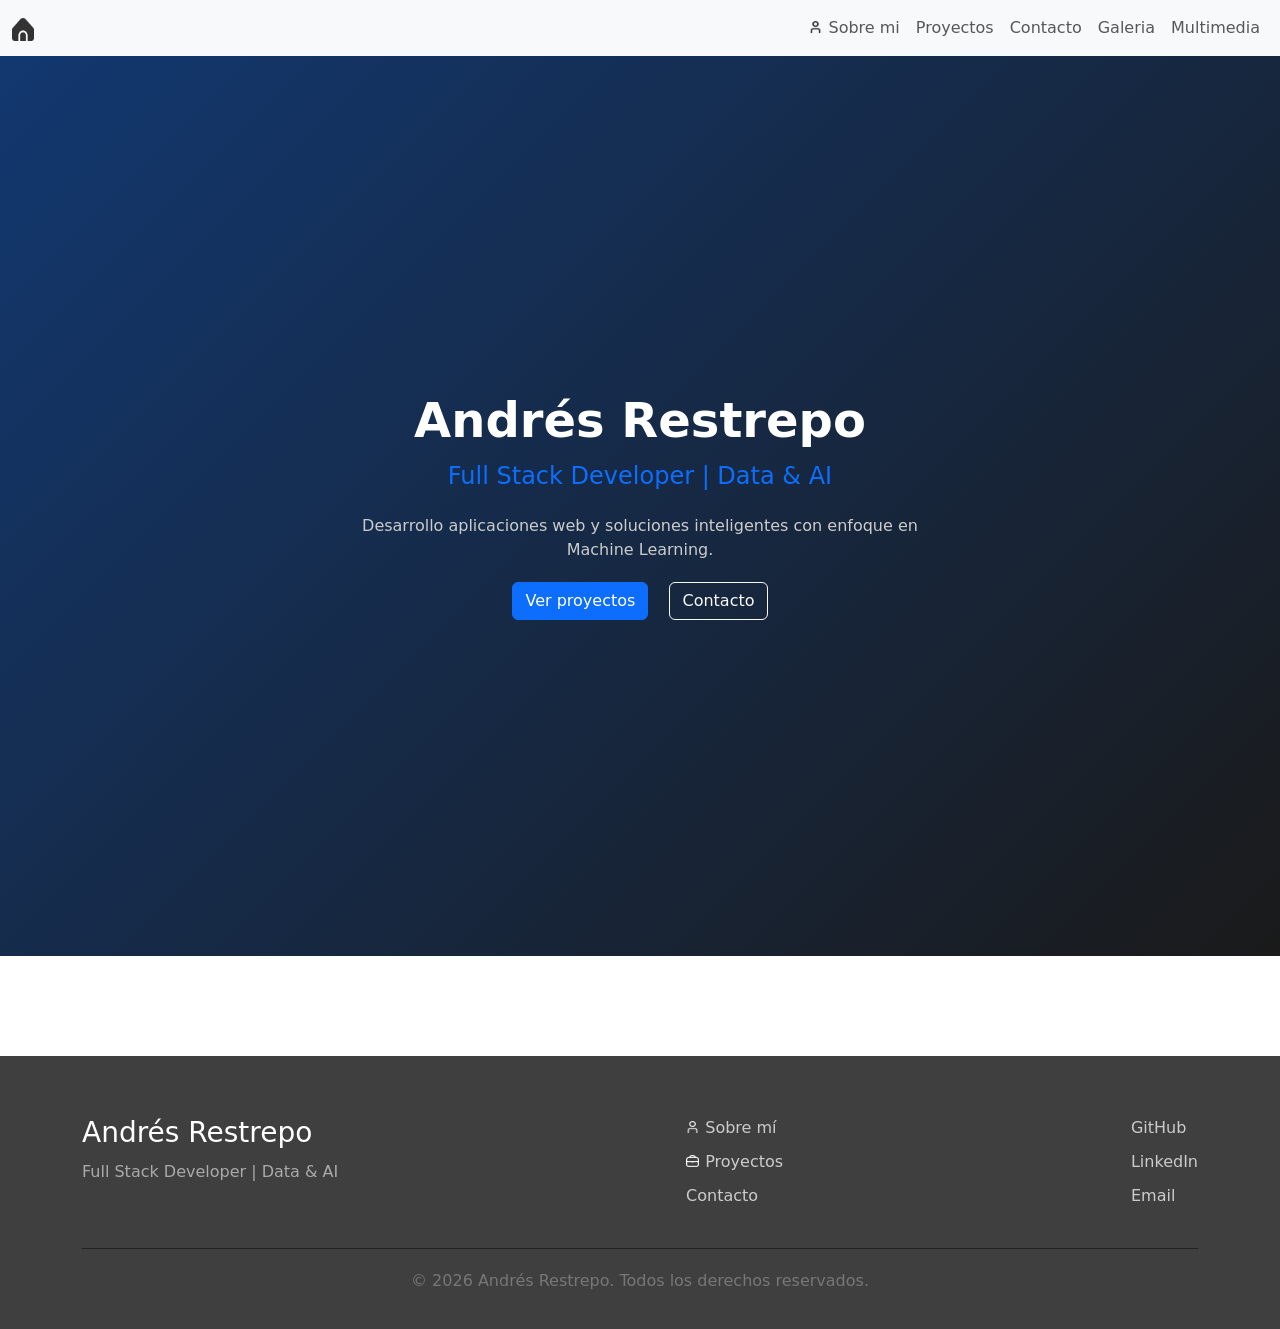
==== Desarrollo de aplicaciones web/Taller 1 - Conocimiento/Portafolio/index.html @ 7574b055 "updates" ====
<!doctype html>
<html class="no-js" lang="">

<head>
  <meta charset="utf-8">
  <meta name="viewport" content="width=device-width, initial-scale=1">
  <title>Andres Restrepo | Portafolio </title>
  <link href="https://cdn.jsdelivr.net/npm/bootstrap@5.0.2/dist/css/bootstrap.min.css" rel="stylesheet"
        integrity="sha384-EVSTQN3/azprG1Anm3QDgpJLIm9Nao0Yz1ztcQTwFspd3yD65VohhpuuCOmLASjC" crossorigin="anonymous">
  <link rel="stylesheet" href="css/style.css">
  <meta name="description" content="Fullstack Developer | IA & Machinelearning">


  <link rel="icon" href="/favicon.ico" sizes="any">
  <link rel="icon" href="/icon.svg" type="image/svg+xml">
  <link rel="apple-touch-icon" href="icon.png">

  <link rel="manifest" href="site.webmanifest">
  <meta name="theme-color" content="#fafafa">
</head>
<body>
<nav class="navbar navbar-expand-lg navbar-light bg-light custom-navbar">
  <div class="container-fluid">
    <a class="navbar-brand" href="#"><img class="navbar-brand__icon" src="assets/icons/navbar-icon__home.png"></a>
    <button class="navbar-toggler" type="button" data-bs-toggle="collapse" data-bs-target="#navbarNavAltMarkup"
            aria-controls="navbarNavAltMarkup" aria-expanded="false" aria-label="Toggle navigation">
      <span class="navbar-toggler-icon"></span>
    </button>
    <div class="collapse navbar-collapse justify-content-end" id="navbarNavAltMarkup">
      <div class="navbar-nav">
        <a class="nav-link" href="#"><img class="navbar-icon sobremi" src="assets/icons/navbar-icon__sobremi.png">Sobre mi </a>
        <a class="nav-link" href="#">Proyectos</a>
        <a class="nav-link" href="#">Contacto</a>
        <a class="nav-link" href="#">Galeria</a>
        <a class="nav-link" href="#">Multimedia</a>
      </div>
    </div>
  </div>
</nav>

<section class="hero d-flex align-items-center">
  <div class="container text-center">

    <h1 class="hero-title">Andrés Restrepo</h1>

    <p class="hero-subtitle">
      Full Stack Developer | Data & AI
    </p>

    <p class="hero-description">
      Desarrollo aplicaciones web y soluciones inteligentes con enfoque en Machine Learning.
    </p>

    <div class="hero-buttons">
      <a href="#projects" class="btn btn-primary me-3">Ver proyectos</a>
      <a href="#contact" class="btn btn-outline-light">Contacto</a>
    </div>
  </div>
</section>
<footer class="footer">
  <div class="container">

    <div class="footer-content">

      <!-- Marca -->
      <div class="footer-brand">
        <h3>Andrés Restrepo</h3>
        <p>Full Stack Developer | Data & AI</p>
      </div>

      <!-- Links -->
      <div class="footer-links">
        <a href="#about"><img class="footer-icon sobremi-footer" src="./assets/icons/navbar-icon__sobremi-footer.png">Sobre mí</a>
        <a href="#projects"><img class="footer-icon proyectos-footer" src="./assets/icons/navbar-icon__proyectos-footer.png">Proyectos</a>
        <a href="#contact">Contacto</a>
      </div>

      <!-- Redes -->
      <div class="footer-social">
        <a href="#">GitHub</a>
        <a href="#">LinkedIn</a>
        <a href="#">Email</a>
      </div>

    </div>

    <!-- Línea inferior -->
    <div class="footer-bottom">
      <p>© 2026 Andrés Restrepo. Todos los derechos reservados.</p>
    </div>

  </div>
</footer>
<script src="js/app.js"></script>
</body>

</html>
---- Desarrollo de aplicaciones web/Taller 1 - Conocimiento/Portafolio/css/style.css ----
/*! HTML5 Boilerplate v9.0.1 | MIT License | https://html5boilerplate.com/ */

/* main.css 3.0.0 | MIT License | https://github.com/h5bp/main.css#readme */
/*
 * What follows is the result of much research on cross-browser styling.
 * Credit left inline and big thanks to Nicolas Gallagher, Jonathan Neal,
 * Kroc Camen, and the H5BP dev community and team.
 */

/* ==========================================================================
   Base styles: opinionated defaults
   ========================================================================== */


html {
  color: #222;
  font-size: 1em;
  line-height: 1.4;
}

/*
 * Remove text-shadow in selection highlight:
 * https://twitter.com/miketaylr/status/12228805301
 *
 * Customize the background color to match your design.
 */

::-moz-selection {
  background: #b3d4fc;
  text-shadow: none;
}

::selection {
  background: #b3d4fc;
  text-shadow: none;
}

/*
 * A better looking default horizontal rule
 */

hr {
  display: block;
  height: 1px;
  border: 0;
  border-top: 1px solid #ccc;
  margin: 1em 0;
  padding: 0;
}

/*
 * Remove the gap between audio, canvas, iframes,
 * images, videos and the bottom of their containers:
 * https://github.com/h5bp/html5-boilerplate/issues/440
 */

audio,
canvas,
iframe,
img,
svg,
video {
  vertical-align: middle;
}

/*
 * Remove default fieldset styles.
 */

fieldset {
  border: 0;
  margin: 0;
  padding: 0;
}

/*
 * Allow only vertical resizing of textareas.
 */

textarea {
  resize: vertical;
}

/* ==========================================================================
   Author's custom styles
   ========================================================================== */

/* ==========================================================================
   Helper classes
   ========================================================================== */

/*
 * Hide visually and from screen readers
 */

.hidden,
[hidden] {
  display: none !important;
}

/*
 * Hide only visually, but have it available for screen readers:
 * https://snook.ca/archives/html_and_css/hiding-content-for-accessibility
 *
 * 1. For long content, line feeds are not interpreted as spaces and small width
 *    causes content to wrap 1 word per line:
 *    https://medium.com/@jessebeach/beware-smushed-off-screen-accessible-text-5952a4c2cbfe
 */

.visually-hidden {
  border: 0;
  clip: rect(0, 0, 0, 0);
  height: 1px;
  margin: -1px;
  overflow: hidden;
  padding: 0;
  position: absolute;
  white-space: nowrap;
  width: 1px;
  /* 1 */
}

/*
 * Extends the .visually-hidden class to allow the element
 * to be focusable when navigated to via the keyboard:
 * https://www.drupal.org/node/897638
 */

.visually-hidden.focusable:active,
.visually-hidden.focusable:focus {
  clip: auto;
  height: auto;
  margin: 0;
  overflow: visible;
  position: static;
  white-space: inherit;
  width: auto;
}

/*
 * Hide visually and from screen readers, but maintain layout
 */

.invisible {
  visibility: hidden;
}

/*
 * Clearfix: contain floats
 *
 * The use of `table` rather than `block` is only necessary if using
 * `::before` to contain the top-margins of child elements.
 */

.clearfix::before,
.clearfix::after {
  content: "";
  display: table;
}

.clearfix::after {
  clear: both;
}

/* ==========================================================================
   EXAMPLE Media Queries for Responsive Design.
   These examples override the primary ('mobile first') styles.
   Modify as content requires.
   ========================================================================== */

@media only screen and (min-width: 35em) {
  /* Style adjustments for viewports that meet the condition */
}

@media print,
  (-webkit-min-device-pixel-ratio: 1.25),
  (min-resolution: 1.25dppx),
  (min-resolution: 120dpi) {
  /* Style adjustments for high resolution devices */
}

/* ==========================================================================
   Print styles.
   Inlined to avoid the additional HTTP request:
   https://www.phpied.com/delay-loading-your-print-css/
   ========================================================================== */

@media print {
  *,
  *::before,
  *::after {
    background: #fff !important;
    color: #000 !important;
    /* Black prints faster */
    box-shadow: none !important;
    text-shadow: none !important;
  }

  a,
  a:visited {
    text-decoration: underline;
  }

  a[href]::after {
    content: " (" attr(href) ")";
  }

  abbr[title]::after {
    content: " (" attr(title) ")";
  }

  /*
   * Don't show links that are fragment identifiers,
   * or use the `javascript:` pseudo protocol
   */
  a[href^="#"]::after,
  a[href^="javascript:"]::after {
    content: "";
  }

  pre {
    white-space: pre-wrap !important;
  }

  pre,
  blockquote {
    border: 1px solid #999;
    page-break-inside: avoid;
  }

  tr,
  img {
    page-break-inside: avoid;
  }

  p,
  h2,
  h3 {
    orphans: 3;
    widows: 3;
  }

  h2,
  h3 {
    page-break-after: avoid;
  }
}

/*
   * CUSTOM PREF
   */

.custom-navbar{
  background-color: #1a1a1a;
}
.navbar-brand__icon{
  width: 1.4rem;
}

.navbar-icon, .footer-icon{
  width: 0.8rem;
  margin-bottom:0.2rem;
  margin-right: 0.4rem;
}

.hero {
  height: 100vh; /* ocupa toda la pantalla */
  background: #0f0f0f;
  color: white;
  background: linear-gradient(135deg, #123870, #1a1a1a);

}

.hero-title {
  font-size: 3rem;
  font-weight: bold;
}

.hero-subtitle {
  font-size: 1.5rem;
  color: #0d6efd;
}

.hero-description {
  max-width: 600px;
  margin: 20px auto;
  color: #ccc;
}
.footer {
  background: rgba(15, 15, 15, 0.8);
  backdrop-filter: blur(10px);
  -webkit-backdrop-filter: blur(10px);

  color: #fff;
  padding: 60px 0 20px;
  margin-top: 100px;
}

/* Layout */
.footer-content {
  display: flex;
  justify-content: space-between;
  flex-wrap: wrap;
  gap: 30px;
}

/* Marca */
.footer-brand h3 {
  margin-bottom: 10px;
}

.footer-brand p {
  color: #aaa;
}

/* Links */
.footer-links,
.footer-social {
  display: flex;
  flex-direction: column;
  gap: 10px;
}

.footer a {
  color: #ccc;
  text-decoration: none;
  transition: color 0.3s ease;
}

.footer a:hover {
  color: #0d6efd;
}

/* Línea inferior */
.footer-bottom {
  border-top: 1px solid #222;
  margin-top: 40px;
  padding-top: 20px;
  text-align: center;
  color: #777;
}
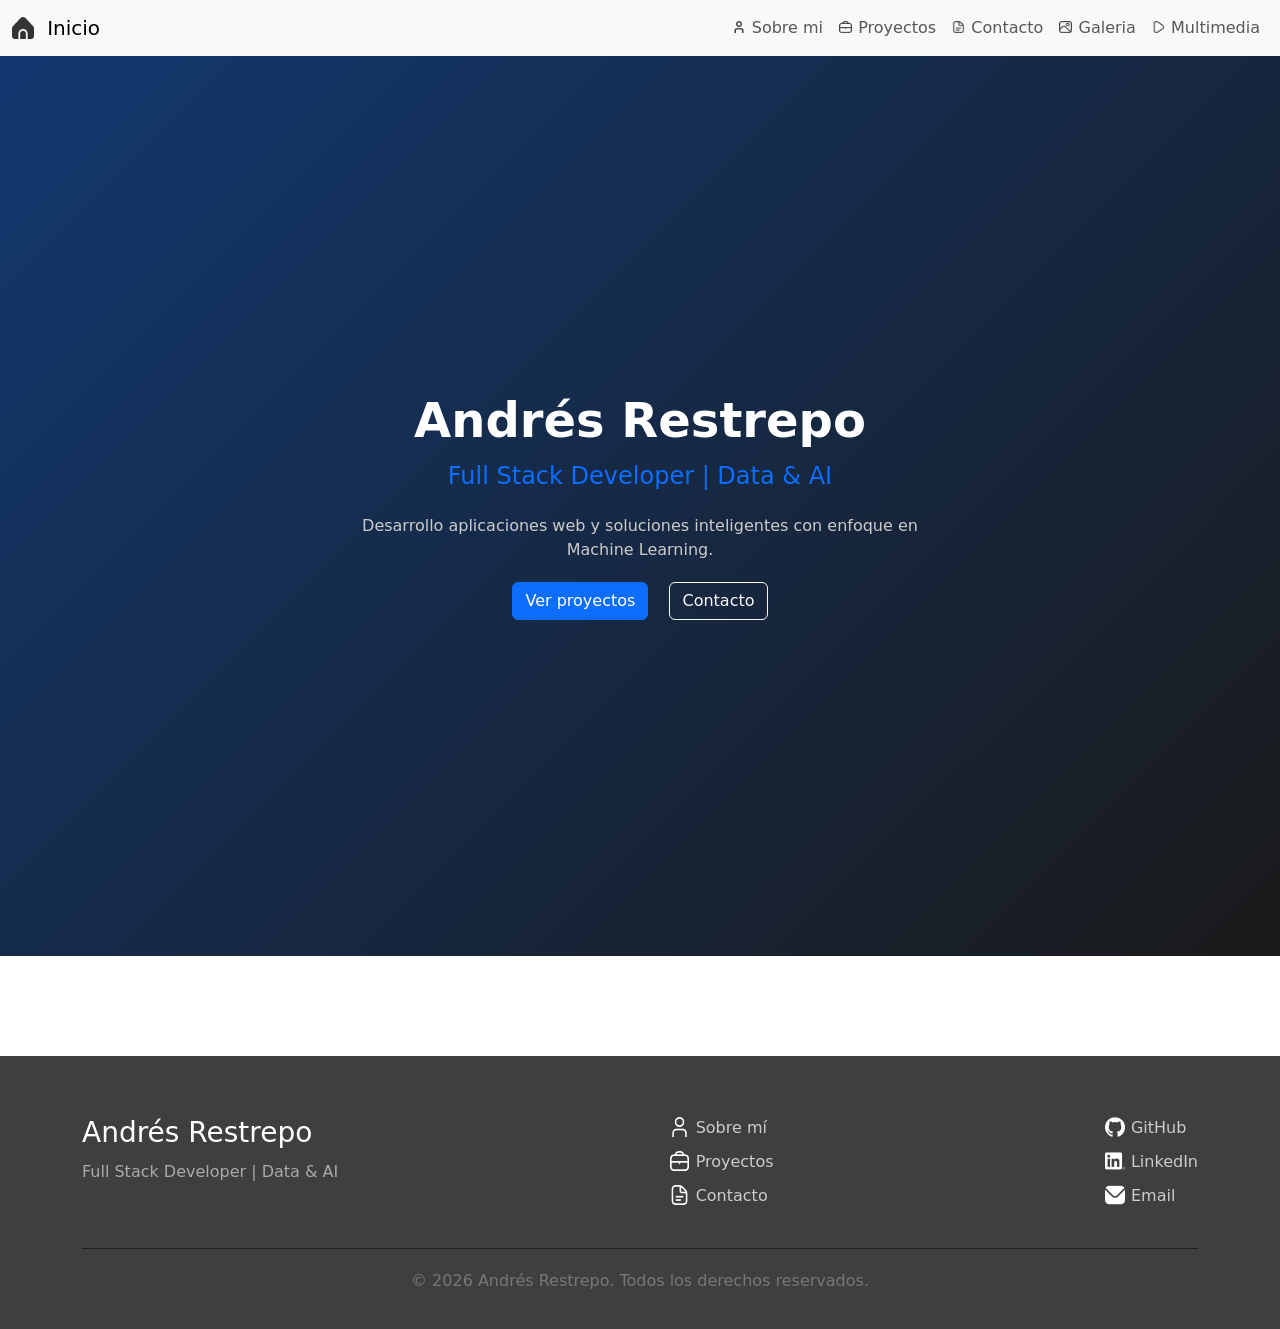
==== commit 670c17ad: "Update se añaden iconos" ====
--- a/Desarrollo de aplicaciones web/Taller 1 - Conocimiento/Portafolio/index.html
+++ b/Desarrollo de aplicaciones web/Taller 1 - Conocimiento/Portafolio/index.html
@@ -21,7 +21,7 @@
 <body>
 <nav class="navbar navbar-expand-lg navbar-light bg-light custom-navbar">
   <div class="container-fluid">
-    <a class="navbar-brand" href="#"><img class="navbar-brand__icon" src="assets/icons/navbar-icon__home.png"></a>
+    <a class="navbar-brand" href="#"><img class="navbar-brand__icon" src="assets/icons/navbar-icon__home.png"> Inicio</a>
     <button class="navbar-toggler" type="button" data-bs-toggle="collapse" data-bs-target="#navbarNavAltMarkup"
             aria-controls="navbarNavAltMarkup" aria-expanded="false" aria-label="Toggle navigation">
       <span class="navbar-toggler-icon"></span>
@@ -29,10 +29,10 @@
     <div class="collapse navbar-collapse justify-content-end" id="navbarNavAltMarkup">
       <div class="navbar-nav">
         <a class="nav-link" href="#"><img class="navbar-icon sobremi" src="assets/icons/navbar-icon__sobremi.png">Sobre mi </a>
-        <a class="nav-link" href="#">Proyectos</a>
-        <a class="nav-link" href="#">Contacto</a>
-        <a class="nav-link" href="#">Galeria</a>
-        <a class="nav-link" href="#">Multimedia</a>
+        <a class="nav-link" href="#"><img class="navbar-icon proyectos" src="assets/icons/navbar-icon__proyectos.png">Proyectos</a>
+        <a class="nav-link" href="#"><img class="navbar-icon contacto" src="assets/icons/navbar-icon__contacto.png">Contacto</a>
+        <a class="nav-link" href="#"><img class="navbar-icon galeria" src="assets/icons/navbar-icon__galeria.png">Galeria</a>
+        <a class="nav-link" href="#"><img class="navbar-icon galeria" src="assets/icons/navbar-icon__multimedia.png">Multimedia</a>
       </div>
     </div>
   </div>
@@ -70,16 +70,16 @@
 
       <!-- Links -->
       <div class="footer-links">
-        <a href="#about"><img class="footer-icon sobremi-footer" src="./assets/icons/navbar-icon__sobremi-footer.png">Sobre mí</a>
-        <a href="#projects"><img class="footer-icon proyectos-footer" src="./assets/icons/navbar-icon__proyectos-footer.png">Proyectos</a>
-        <a href="#contact">Contacto</a>
+        <a href="#about"><img class="footer-icon sobremi-footer" src="assets/icons/footer-icon__sobremi.png">Sobre mí</a>
+        <a href="#projects"><img class="footer-icon proyectos-footer" src="assets/icons/footer-icon__proyectos.png">Proyectos</a>
+        <a href="#contact"><img class="footer-icon contacto-footer" src="assets/icons/footer-icon__contacto.png">Contacto</a>
       </div>
 
       <!-- Redes -->
       <div class="footer-social">
-        <a href="#">GitHub</a>
-        <a href="#">LinkedIn</a>
-        <a href="#">Email</a>
+        <a href="#"><img class="footer-icon github-footer" src="assets/icons/footer-icon_github.png">GitHub</a>
+        <a href="#"><img class="footer-icon linkedIn-footer" src="assets/icons/footer-icon_linkedin.png">LinkedIn</a>
+        <a href="#"><img class="footer-icon Email-footer" src="assets/icons/footer-icon__correo.png">Email</a>
       </div>
 
     </div>
--- a/Desarrollo de aplicaciones web/Taller 1 - Conocimiento/Portafolio/css/style.css
+++ b/Desarrollo de aplicaciones web/Taller 1 - Conocimiento/Portafolio/css/style.css
@@ -255,10 +255,31 @@
 }
 .navbar-brand__icon{
   width: 1.4rem;
-}
-
-.navbar-icon, .footer-icon{
+  margin-bottom:0.2rem;
+  margin-right: 0.4rem;
+  transition: 1.2s;
+}
+.nav-link{
+  transition: 1.1s;
+}
+.nav-link:hover{
+  scale: 1.1;
+}
+.navbar-brand{
+  transition: 1.2s;
+}
+.navbar-brand:hover{
+  scale: 1.1;
+}
+
+.navbar-icon{
   width: 0.8rem;
+  margin-bottom:0.2rem;
+  margin-right: 0.4rem;
+}
+
+.footer-icon{
+  width: 1.2rem;
   margin-bottom:0.2rem;
   margin-right: 0.4rem;
 }
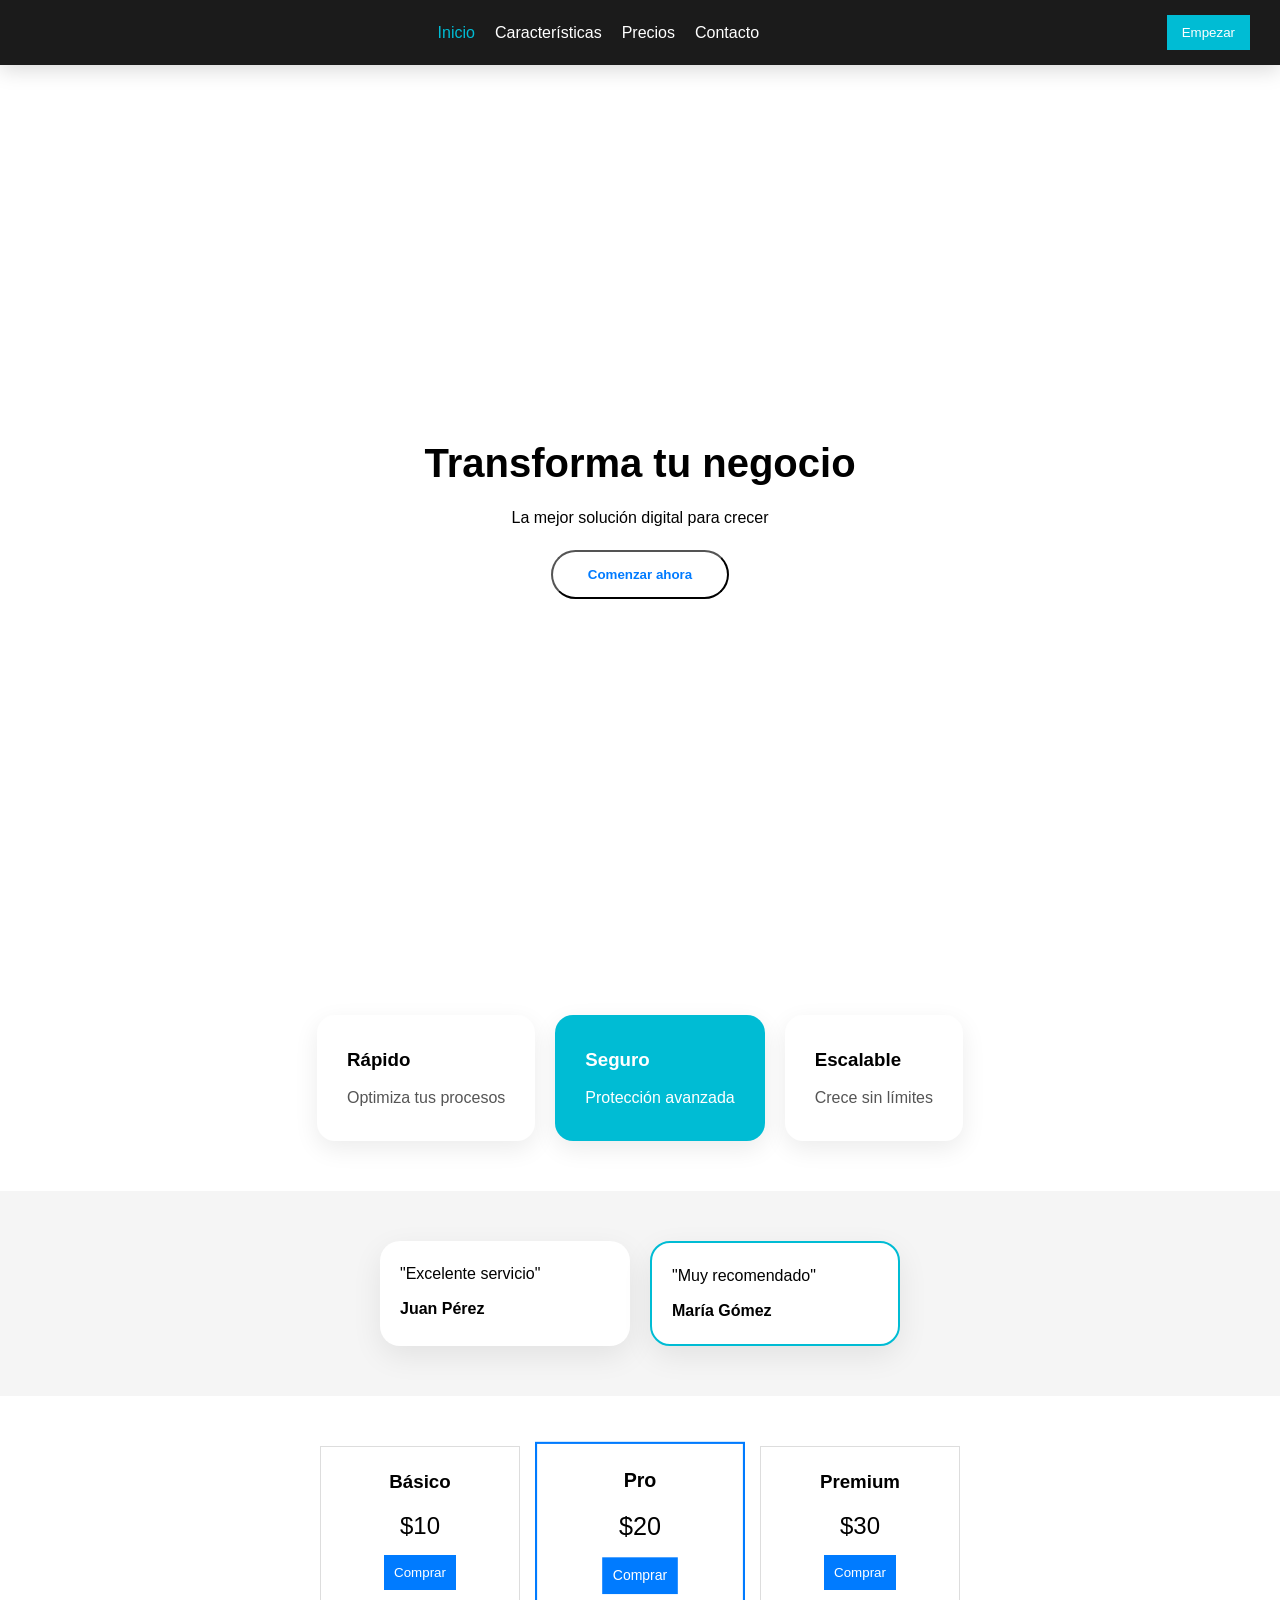
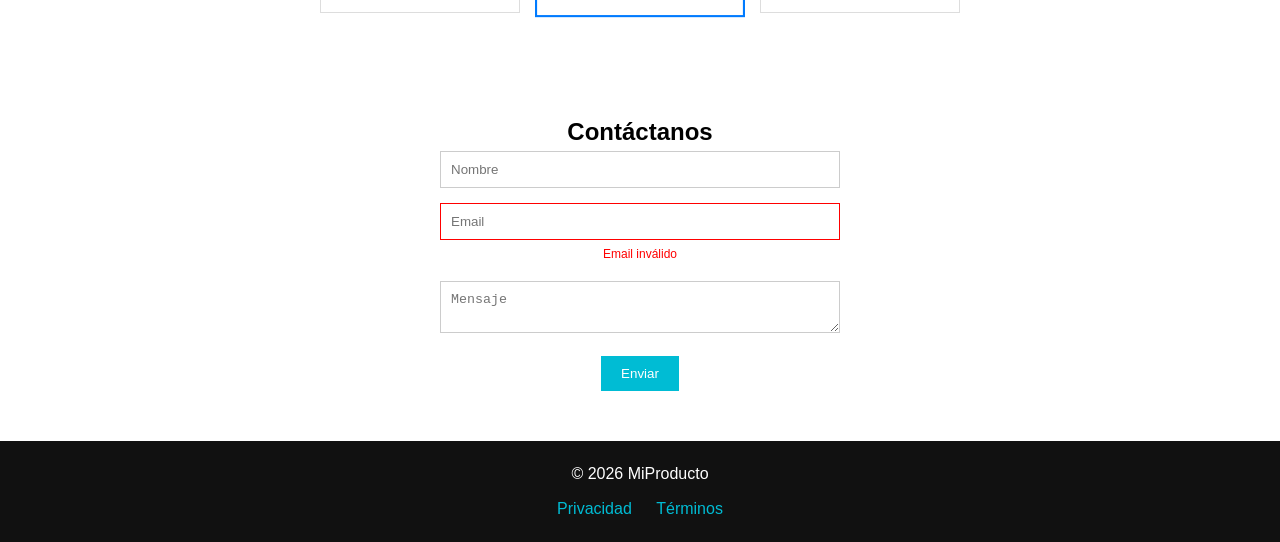
==== commit 30c6760e: "update- se actualiza el estado de la taller de conocimiento 1" ====
--- a/Desarrollo de aplicaciones web/Taller 1 - Conocimiento/Portafolio/index.html
+++ b/Desarrollo de aplicaciones web/Taller 1 - Conocimiento/Portafolio/index.html
@@ -1,97 +1,149 @@
-<!doctype html>
-<html class="no-js" lang="">
-
+<!DOCTYPE html>
+<html lang="en">
 <head>
-  <meta charset="utf-8">
-  <meta name="viewport" content="width=device-width, initial-scale=1">
-  <title>Andres Restrepo | Portafolio </title>
-  <link href="https://cdn.jsdelivr.net/npm/bootstrap@5.0.2/dist/css/bootstrap.min.css" rel="stylesheet"
-        integrity="sha384-EVSTQN3/azprG1Anm3QDgpJLIm9Nao0Yz1ztcQTwFspd3yD65VohhpuuCOmLASjC" crossorigin="anonymous">
-  <link rel="stylesheet" href="css/style.css">
-  <meta name="description" content="Fullstack Developer | IA & Machinelearning">
-
-
-  <link rel="icon" href="/favicon.ico" sizes="any">
-  <link rel="icon" href="/icon.svg" type="image/svg+xml">
-  <link rel="apple-touch-icon" href="icon.png">
-
-  <link rel="manifest" href="site.webmanifest">
-  <meta name="theme-color" content="#fafafa">
+  <meta charset="UTF-8">
+  <meta name="viewport" content="width=device-width, initial-scale=1.0">
+  <title>Landing BEM</title>
+  <link rel="stylesheet" href="./css/style.css">
 </head>
 <body>
-<nav class="navbar navbar-expand-lg navbar-light bg-light custom-navbar">
-  <div class="container-fluid">
-    <a class="navbar-brand" href="#"><img class="navbar-brand__icon" src="assets/icons/navbar-icon__home.png"> Inicio</a>
-    <button class="navbar-toggler" type="button" data-bs-toggle="collapse" data-bs-target="#navbarNavAltMarkup"
-            aria-controls="navbarNavAltMarkup" aria-expanded="false" aria-label="Toggle navigation">
-      <span class="navbar-toggler-icon"></span>
-    </button>
-    <div class="collapse navbar-collapse justify-content-end" id="navbarNavAltMarkup">
-      <div class="navbar-nav">
-        <a class="nav-link" href="#"><img class="navbar-icon sobremi" src="assets/icons/navbar-icon__sobremi.png">Sobre mi </a>
-        <a class="nav-link" href="#"><img class="navbar-icon proyectos" src="assets/icons/navbar-icon__proyectos.png">Proyectos</a>
-        <a class="nav-link" href="#"><img class="navbar-icon contacto" src="assets/icons/navbar-icon__contacto.png">Contacto</a>
-        <a class="nav-link" href="#"><img class="navbar-icon galeria" src="assets/icons/navbar-icon__galeria.png">Galeria</a>
-        <a class="nav-link" href="#"><img class="navbar-icon galeria" src="assets/icons/navbar-icon__multimedia.png">Multimedia</a>
-      </div>
-    </div>
+
+<!-- HEADER -->
+<header class="header">
+  <div class="header__container">
+    <h1 class="header__logo"></h1>
+
+    <nav class="header__nav">
+      <ul class="header__menu">
+        <li class="header__item header__item--active">
+          <a href="#" class="header__link">Inicio</a>
+        </li>
+        <li class="header__item">
+          <a href="#" class="header__link">Características</a>
+        </li>
+        <li class="header__item">
+          <a href="#" class="header__link">Precios</a>
+        </li>
+        <li class="header__item">
+          <a href="#" class="header__link">Contacto</a>
+        </li>
+      </ul>
+    </nav>
+
+    <button class="header__cta">Empezar</button>
   </div>
-</nav>
+</header>
 
-<section class="hero d-flex align-items-center">
-  <div class="container text-center">
-
-    <h1 class="hero-title">Andrés Restrepo</h1>
-
-    <p class="hero-subtitle">
-      Full Stack Developer | Data & AI
-    </p>
-
-    <p class="hero-description">
-      Desarrollo aplicaciones web y soluciones inteligentes con enfoque en Machine Learning.
-    </p>
-
-    <div class="hero-buttons">
-      <a href="#projects" class="btn btn-primary me-3">Ver proyectos</a>
-      <a href="#contact" class="btn btn-outline-light">Contacto</a>
-    </div>
+<!-- HERO -->
+<section class="hero">
+  <div class="hero__content">
+    <h2 class="hero__title">Transforma tu negocio</h2>
+    <p class="hero__subtitle">La mejor solución digital para crecer</p>
+    <button class="hero__button hero__button--primary">Comenzar ahora</button>
   </div>
 </section>
-<footer class="footer">
-  <div class="container">
 
-    <div class="footer-content">
+<!-- FEATURES -->
+<section class="features">
+  <div class="features__container">
 
-      <!-- Marca -->
-      <div class="footer-brand">
-        <h3>Andrés Restrepo</h3>
-        <p>Full Stack Developer | Data & AI</p>
-      </div>
-
-      <!-- Links -->
-      <div class="footer-links">
-        <a href="#about"><img class="footer-icon sobremi-footer" src="assets/icons/footer-icon__sobremi.png">Sobre mí</a>
-        <a href="#projects"><img class="footer-icon proyectos-footer" src="assets/icons/footer-icon__proyectos.png">Proyectos</a>
-        <a href="#contact"><img class="footer-icon contacto-footer" src="assets/icons/footer-icon__contacto.png">Contacto</a>
-      </div>
-
-      <!-- Redes -->
-      <div class="footer-social">
-        <a href="#"><img class="footer-icon github-footer" src="assets/icons/footer-icon_github.png">GitHub</a>
-        <a href="#"><img class="footer-icon linkedIn-footer" src="assets/icons/footer-icon_linkedin.png">LinkedIn</a>
-        <a href="#"><img class="footer-icon Email-footer" src="assets/icons/footer-icon__correo.png">Email</a>
-      </div>
-
+    <div class="features__card">
+      <h3 class="features__title">Rápido</h3>
+      <p class="features__description">Optimiza tus procesos</p>
     </div>
 
-    <!-- Línea inferior -->
-    <div class="footer-bottom">
-      <p>© 2026 Andrés Restrepo. Todos los derechos reservados.</p>
+    <div class="features__card features__card--featured">
+      <h3 class="features__title">Seguro</h3>
+      <p class="features__description">Protección avanzada</p>
+    </div>
+
+    <div class="features__card">
+      <h3 class="features__title">Escalable</h3>
+      <p class="features__description">Crece sin límites</p>
+    </div>
+
+  </div>
+</section>
+
+<!-- TESTIMONIALS -->
+<section class="testimonials">
+  <div class="testimonials__container">
+
+    <div class="testimonials__card">
+      <p class="testimonials__text">"Excelente servicio"</p>
+      <span class="testimonials__name">Juan Pérez</span>
+    </div>
+
+    <div class="testimonials__card testimonials__card--highlight">
+      <p class="testimonials__text">"Muy recomendado"</p>
+      <span class="testimonials__name">María Gómez</span>
+    </div>
+
+  </div>
+</section>
+
+<!-- PRICING -->
+<section class="pricing">
+  <div class="pricing__container">
+
+    <div class="pricing__plan">
+      <h3 class="pricing__title">Básico</h3>
+      <p class="pricing__price">$10</p>
+      <button class="pricing__button">Comprar</button>
+    </div>
+
+    <div class="pricing__plan pricing__plan--featured">
+      <h3 class="pricing__title">Pro</h3>
+      <p class="pricing__price">$20</p>
+      <button class="pricing__button">Comprar</button>
+    </div>
+
+    <div class="pricing__plan">
+      <h3 class="pricing__title">Premium</h3>
+      <p class="pricing__price">$30</p>
+      <button class="pricing__button">Comprar</button>
+    </div>
+
+  </div>
+</section>
+
+<!-- CONTACT -->
+<section class="contact-form">
+  <h2 class="contact-form__title">Contáctanos</h2>
+
+  <form class="contact-form__form">
+
+    <div class="contact-form__field">
+      <input type="text" class="contact-form__input" placeholder="Nombre">
+    </div>
+
+    <div class="contact-form__field contact-form__field--error">
+      <input type="email" class="contact-form__input" placeholder="Email">
+      <span class="contact-form__error">Email inválido</span>
+    </div>
+
+    <div class="contact-form__field">
+      <textarea class="contact-form__textarea" placeholder="Mensaje"></textarea>
+    </div>
+
+    <button class="contact-form__submit">Enviar</button>
+
+  </form>
+</section>
+
+<!-- FOOTER -->
+<footer class="footer">
+  <div class="footer__container">
+
+    <p class="footer__text">© 2026 MiProducto</p>
+
+    <div class="footer__links">
+      <a href="#" class="footer__link">Privacidad</a>
+      <a href="#" class="footer__link">Términos</a>
     </div>
 
   </div>
 </footer>
-<script src="js/app.js"></script>
+
 </body>
-
 </html>
--- a/Desarrollo de aplicaciones web/Taller 1 - Conocimiento/Portafolio/css/style.css
+++ b/Desarrollo de aplicaciones web/Taller 1 - Conocimiento/Portafolio/css/style.css
@@ -1,362 +1,339 @@
-/*! HTML5 Boilerplate v9.0.1 | MIT License | https://html5boilerplate.com/ */
-
-/* main.css 3.0.0 | MIT License | https://github.com/h5bp/main.css#readme */
-/*
- * What follows is the result of much research on cross-browser styling.
- * Credit left inline and big thanks to Nicolas Gallagher, Jonathan Neal,
- * Kroc Camen, and the H5BP dev community and team.
- */
-
-/* ==========================================================================
-   Base styles: opinionated defaults
-   ========================================================================== */
-
-
-html {
-  color: #222;
-  font-size: 1em;
-  line-height: 1.4;
-}
-
-/*
- * Remove text-shadow in selection highlight:
- * https://twitter.com/miketaylr/status/12228805301
- *
- * Customize the background color to match your design.
- */
-
-::-moz-selection {
-  background: #b3d4fc;
-  text-shadow: none;
-}
-
-::selection {
-  background: #b3d4fc;
-  text-shadow: none;
-}
-
-/*
- * A better looking default horizontal rule
- */
-
-hr {
-  display: block;
-  height: 1px;
-  border: 0;
-  border-top: 1px solid #ccc;
-  margin: 1em 0;
-  padding: 0;
-}
-
-/*
- * Remove the gap between audio, canvas, iframes,
- * images, videos and the bottom of their containers:
- * https://github.com/h5bp/html5-boilerplate/issues/440
- */
-
-audio,
-canvas,
-iframe,
-img,
-svg,
-video {
-  vertical-align: middle;
-}
-
-/*
- * Remove default fieldset styles.
- */
-
-fieldset {
-  border: 0;
+/* RESET */
+* {
   margin: 0;
   padding: 0;
-}
-
-/*
- * Allow only vertical resizing of textareas.
- */
-
-textarea {
-  resize: vertical;
-}
-
-/* ==========================================================================
-   Author's custom styles
-   ========================================================================== */
-
-/* ==========================================================================
-   Helper classes
-   ========================================================================== */
-
-/*
- * Hide visually and from screen readers
- */
-
-.hidden,
-[hidden] {
-  display: none !important;
-}
-
-/*
- * Hide only visually, but have it available for screen readers:
- * https://snook.ca/archives/html_and_css/hiding-content-for-accessibility
- *
- * 1. For long content, line feeds are not interpreted as spaces and small width
- *    causes content to wrap 1 word per line:
- *    https://medium.com/@jessebeach/beware-smushed-off-screen-accessible-text-5952a4c2cbfe
- */
-
-.visually-hidden {
-  border: 0;
-  clip: rect(0, 0, 0, 0);
-  height: 1px;
-  margin: -1px;
-  overflow: hidden;
-  padding: 0;
-  position: absolute;
-  white-space: nowrap;
-  width: 1px;
-  /* 1 */
-}
-
-/*
- * Extends the .visually-hidden class to allow the element
- * to be focusable when navigated to via the keyboard:
- * https://www.drupal.org/node/897638
- */
-
-.visually-hidden.focusable:active,
-.visually-hidden.focusable:focus {
-  clip: auto;
-  height: auto;
-  margin: 0;
-  overflow: visible;
-  position: static;
-  white-space: inherit;
-  width: auto;
-}
-
-/*
- * Hide visually and from screen readers, but maintain layout
- */
-
-.invisible {
-  visibility: hidden;
-}
-
-/*
- * Clearfix: contain floats
- *
- * The use of `table` rather than `block` is only necessary if using
- * `::before` to contain the top-margins of child elements.
- */
-
-.clearfix::before,
-.clearfix::after {
-  content: "";
-  display: table;
-}
-
-.clearfix::after {
-  clear: both;
-}
-
-/* ==========================================================================
-   EXAMPLE Media Queries for Responsive Design.
-   These examples override the primary ('mobile first') styles.
-   Modify as content requires.
-   ========================================================================== */
-
-@media only screen and (min-width: 35em) {
-  /* Style adjustments for viewports that meet the condition */
-}
-
-@media print,
-  (-webkit-min-device-pixel-ratio: 1.25),
-  (min-resolution: 1.25dppx),
-  (min-resolution: 120dpi) {
-  /* Style adjustments for high resolution devices */
-}
-
-/* ==========================================================================
-   Print styles.
-   Inlined to avoid the additional HTTP request:
-   https://www.phpied.com/delay-loading-your-print-css/
-   ========================================================================== */
-
-@media print {
-  *,
-  *::before,
-  *::after {
-    background: #fff !important;
-    color: #000 !important;
-    /* Black prints faster */
-    box-shadow: none !important;
-    text-shadow: none !important;
+  box-sizing: border-box;
+}
+*{
+    transition: .3s ease;
+}
+
+body {
+  font-family: Arial, sans-serif;
+  line-height: 1.6;
+}
+
+/* ================= HEADER ================= */
+.header{
+    background:#1b1b1b;
+    box-shadow:0 5px 20px rgba(0,0,0,.15);
+    position:sticky;
+    top:0;
+    z-index:100;
+}
+
+.header__container {
+  display: flex;
+  justify-content: space-between;
+  align-items: center;
+  padding: 15px 30px;
+}
+
+.header__logo {
+  font-size: 20px;
+  font-weight: bold;
+}
+
+.header__menu {
+  display: flex;
+  list-style: none;
+  gap: 20px;
+}
+
+.header__link{
+    color:white;
+    text-decoration:none;
+    position:relative;
+    padding:5px 0;
+}
+
+.header__link::after{
+    content:"";
+    position:absolute;
+    left:0;
+    bottom:-5px;
+    width:0;
+    height:2px;
+    background:#00bcd4;
+    transition:.3s;
+}
+
+.header__link:hover::after{
+    width:100%;
+}
+
+.header__link:hover {
+  color: #00bcd4;
+}
+
+.header__item--active .header__link {
+  color: #00bcd4;
+}
+
+.header__cta {
+  background: #00bcd4;
+  border: none;
+  padding: 10px 15px;
+  color: white;
+  cursor: pointer;
+}
+
+.header__cta:hover {
+  background: #0097a7;
+}
+
+/* ================= HERO ================= */
+.hero{
+    position: relative;
+    min-height: 100vh;
+    display: flex;
+    justify-content: center;
+    align-items: center;
+    text-align: center;
+    overflow: hidden;
+
+    /* GIF de fondo */
+    background-image: url("../img/dark-coding.1920x1080.gif");
+    background-size: cover;
+    background-position: center;
+    background-repeat: no-repeat;
+}
+
+.hero__title {
+  font-size: 40px;
+  margin-bottom: 10px;
+}
+
+.hero__subtitle {
+  margin-bottom: 20px;
+}
+
+.hero__button{
+    border-radius:40px;
+    padding:15px 35px;
+    font-weight:bold;
+}
+
+.hero__button:hover{
+    transform:translateY(-5px);
+    box-shadow:0 15px 30px rgba(0,0,0,.25);
+}
+
+.hero__button--primary {
+  background: white;
+  color: #007bff;
+}
+
+.hero__button--primary:hover {
+  background: #eee;
+}
+
+.hero__media{
+ height 100;
+}
+
+/* ================= FEATURES ================= */
+.features {
+  padding: 50px 20px;
+}
+
+.features__container {
+  display: flex;
+  gap: 20px;
+  justify-content: center;
+  flex-wrap: wrap;
+}
+
+.features__card{
+
+    background:white;
+
+    border-radius:18px;
+
+    padding:30px;
+
+    box-shadow:0 8px 25px rgba(0,0,0,.08);
+
+}
+.features__card:hover{
+
+    transform:translateY(-10px);
+
+    box-shadow:0 18px 40px rgba(0,0,0,.15);
+
+}
+
+.features__card--featured{
+
+    background:#00bcd4;
+
+    color:white;
+
+}
+
+.features__card--featured .features__description{
+
+    color:white;
+
+}
+
+.features__title {
+  margin-bottom: 10px;
+}
+
+.features__description {
+  color: #555;
+}
+
+/* ================= TESTIMONIALS ================= */
+.testimonials {
+  background: #f5f5f5;
+  padding: 50px 20px;
+}
+
+.testimonials__container {
+  display: flex;
+  gap: 20px;
+  justify-content: center;
+}
+
+.testimonials__card {
+  background: white;
+  padding: 20px;
+  width: 250px;
+  border-radius:20px;
+  box-shadow:0 10px 30px rgba(0,0,0,.08);
+}
+
+.testimonials__card--highlight {
+  border: 2px solid #00bcd4;
+}
+
+.testimonials__text {
+  margin-bottom: 10px;
+}
+
+.testimonials__name {
+  font-weight: bold;
+}
+
+/* ================= PRICING ================= */
+.pricing {
+  padding: 50px 20px;
+}
+
+.pricing__container {
+  display: flex;
+  gap: 20px;
+  justify-content: center;
+}
+
+.pricing__plan {
+  border: 1px solid #ddd;
+  padding: 20px;
+  text-align: center;
+  width: 200px;
+}
+
+.pricing__plan--featured {
+  border: 2px solid #007bff;
+  transform: scale(1.05);
+}
+
+.pricing__price {
+  font-size: 24px;
+  margin: 10px 0;
+}
+
+.pricing__button {
+  padding: 10px;
+  border: none;
+  background: #007bff;
+  color: white;
+  cursor: pointer;
+}
+
+.pricing__button:hover {
+  background: #0056b3;
+}
+
+/* ================= CONTACT ================= */
+.contact-form {
+  padding: 50px 20px;
+  text-align: center;
+}
+
+.contact-form__form {
+  max-width: 400px;
+  margin: auto;
+}
+
+.contact-form__field {
+  margin-bottom: 15px;
+}
+
+.contact-form__input,
+.contact-form__textarea {
+  width: 100%;
+  padding: 10px;
+  border: 1px solid #ccc;
+}
+
+.contact-form__field--error .contact-form__input {
+  border-color: red;
+}
+
+.contact-form__error {
+  color: red;
+  font-size: 12px;
+}
+
+.contact-form__submit {
+  padding: 10px 20px;
+  background: #00bcd4;
+  border: none;
+  color: white;
+  cursor: pointer;
+}
+
+.contact-form__submit:hover {
+  background: #0097a7;
+}
+
+/* ================= FOOTER ================= */
+.footer {
+  background: #111;
+  color: white;
+  text-align: center;
+  padding: 20px;
+}
+
+.footer__links {
+  margin-top: 10px;
+}
+
+.footer__link {
+  color: #00bcd4;
+  margin: 0 10px;
+  text-decoration: none;
+}
+
+/* ================= RESPONSIVE ================= */
+@media (max-width: 768px) {
+
+  .header__container {
+    flex-direction: column;
+    gap: 10px;
   }
 
-  a,
-  a:visited {
-    text-decoration: underline;
+  .features__container,
+  .testimonials__container,
+  .pricing__container {
+    flex-direction: column;
+    align-items: center;
   }
 
-  a[href]::after {
-    content: " (" attr(href) ")";
+  .hero__title {
+    font-size: 28px;
   }
-
-  abbr[title]::after {
-    content: " (" attr(title) ")";
-  }
-
-  /*
-   * Don't show links that are fragment identifiers,
-   * or use the `javascript:` pseudo protocol
-   */
-  a[href^="#"]::after,
-  a[href^="javascript:"]::after {
-    content: "";
-  }
-
-  pre {
-    white-space: pre-wrap !important;
-  }
-
-  pre,
-  blockquote {
-    border: 1px solid #999;
-    page-break-inside: avoid;
-  }
-
-  tr,
-  img {
-    page-break-inside: avoid;
-  }
-
-  p,
-  h2,
-  h3 {
-    orphans: 3;
-    widows: 3;
-  }
-
-  h2,
-  h3 {
-    page-break-after: avoid;
-  }
-}
-
-/*
-   * CUSTOM PREF
-   */
-
-.custom-navbar{
-  background-color: #1a1a1a;
-}
-.navbar-brand__icon{
-  width: 1.4rem;
-  margin-bottom:0.2rem;
-  margin-right: 0.4rem;
-  transition: 1.2s;
-}
-.nav-link{
-  transition: 1.1s;
-}
-.nav-link:hover{
-  scale: 1.1;
-}
-.navbar-brand{
-  transition: 1.2s;
-}
-.navbar-brand:hover{
-  scale: 1.1;
-}
-
-.navbar-icon{
-  width: 0.8rem;
-  margin-bottom:0.2rem;
-  margin-right: 0.4rem;
-}
-
-.footer-icon{
-  width: 1.2rem;
-  margin-bottom:0.2rem;
-  margin-right: 0.4rem;
-}
-
-.hero {
-  height: 100vh; /* ocupa toda la pantalla */
-  background: #0f0f0f;
-  color: white;
-  background: linear-gradient(135deg, #123870, #1a1a1a);
-
-}
-
-.hero-title {
-  font-size: 3rem;
-  font-weight: bold;
-}
-
-.hero-subtitle {
-  font-size: 1.5rem;
-  color: #0d6efd;
-}
-
-.hero-description {
-  max-width: 600px;
-  margin: 20px auto;
-  color: #ccc;
-}
-.footer {
-  background: rgba(15, 15, 15, 0.8);
-  backdrop-filter: blur(10px);
-  -webkit-backdrop-filter: blur(10px);
-
-  color: #fff;
-  padding: 60px 0 20px;
-  margin-top: 100px;
-}
-
-/* Layout */
-.footer-content {
-  display: flex;
-  justify-content: space-between;
-  flex-wrap: wrap;
-  gap: 30px;
-}
-
-/* Marca */
-.footer-brand h3 {
-  margin-bottom: 10px;
-}
-
-.footer-brand p {
-  color: #aaa;
-}
-
-/* Links */
-.footer-links,
-.footer-social {
-  display: flex;
-  flex-direction: column;
-  gap: 10px;
-}
-
-.footer a {
-  color: #ccc;
-  text-decoration: none;
-  transition: color 0.3s ease;
-}
-
-.footer a:hover {
-  color: #0d6efd;
-}
-
-/* Línea inferior */
-.footer-bottom {
-  border-top: 1px solid #222;
-  margin-top: 40px;
-  padding-top: 20px;
-  text-align: center;
-  color: #777;
-}
+}
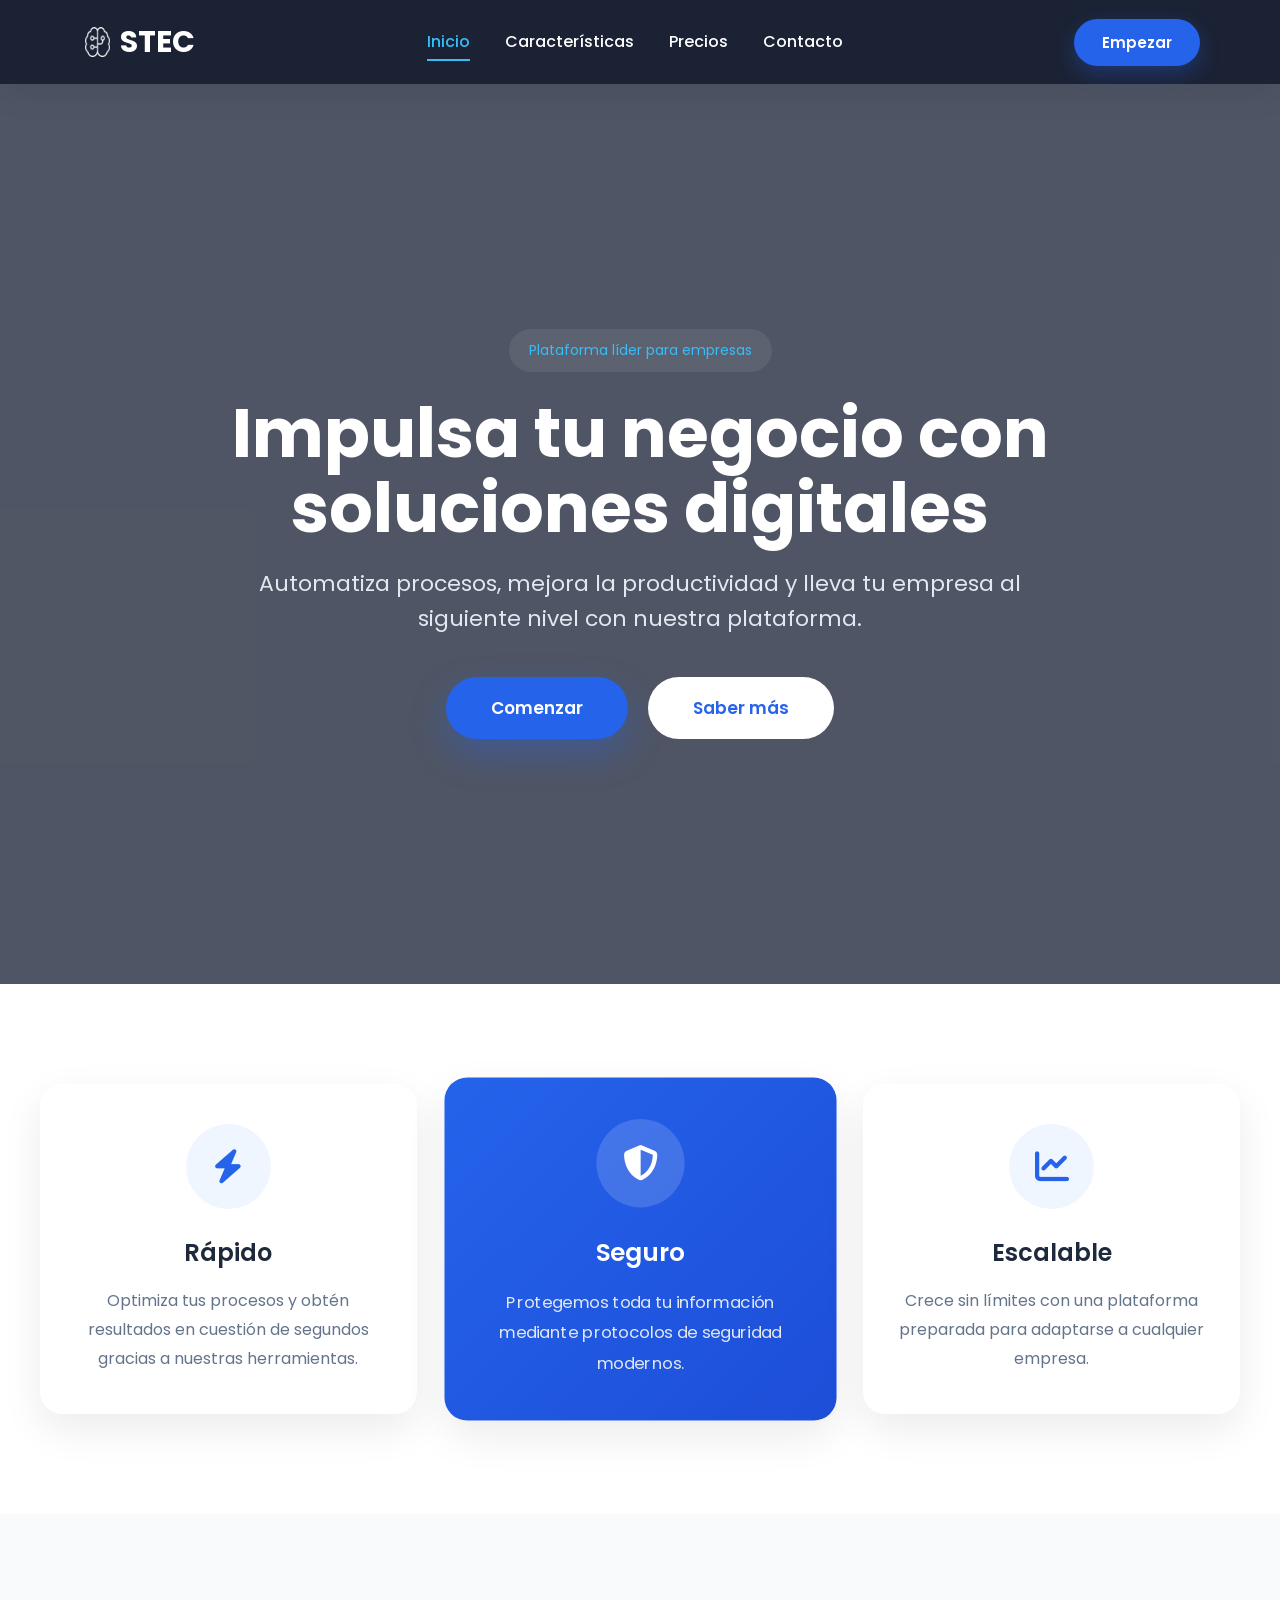
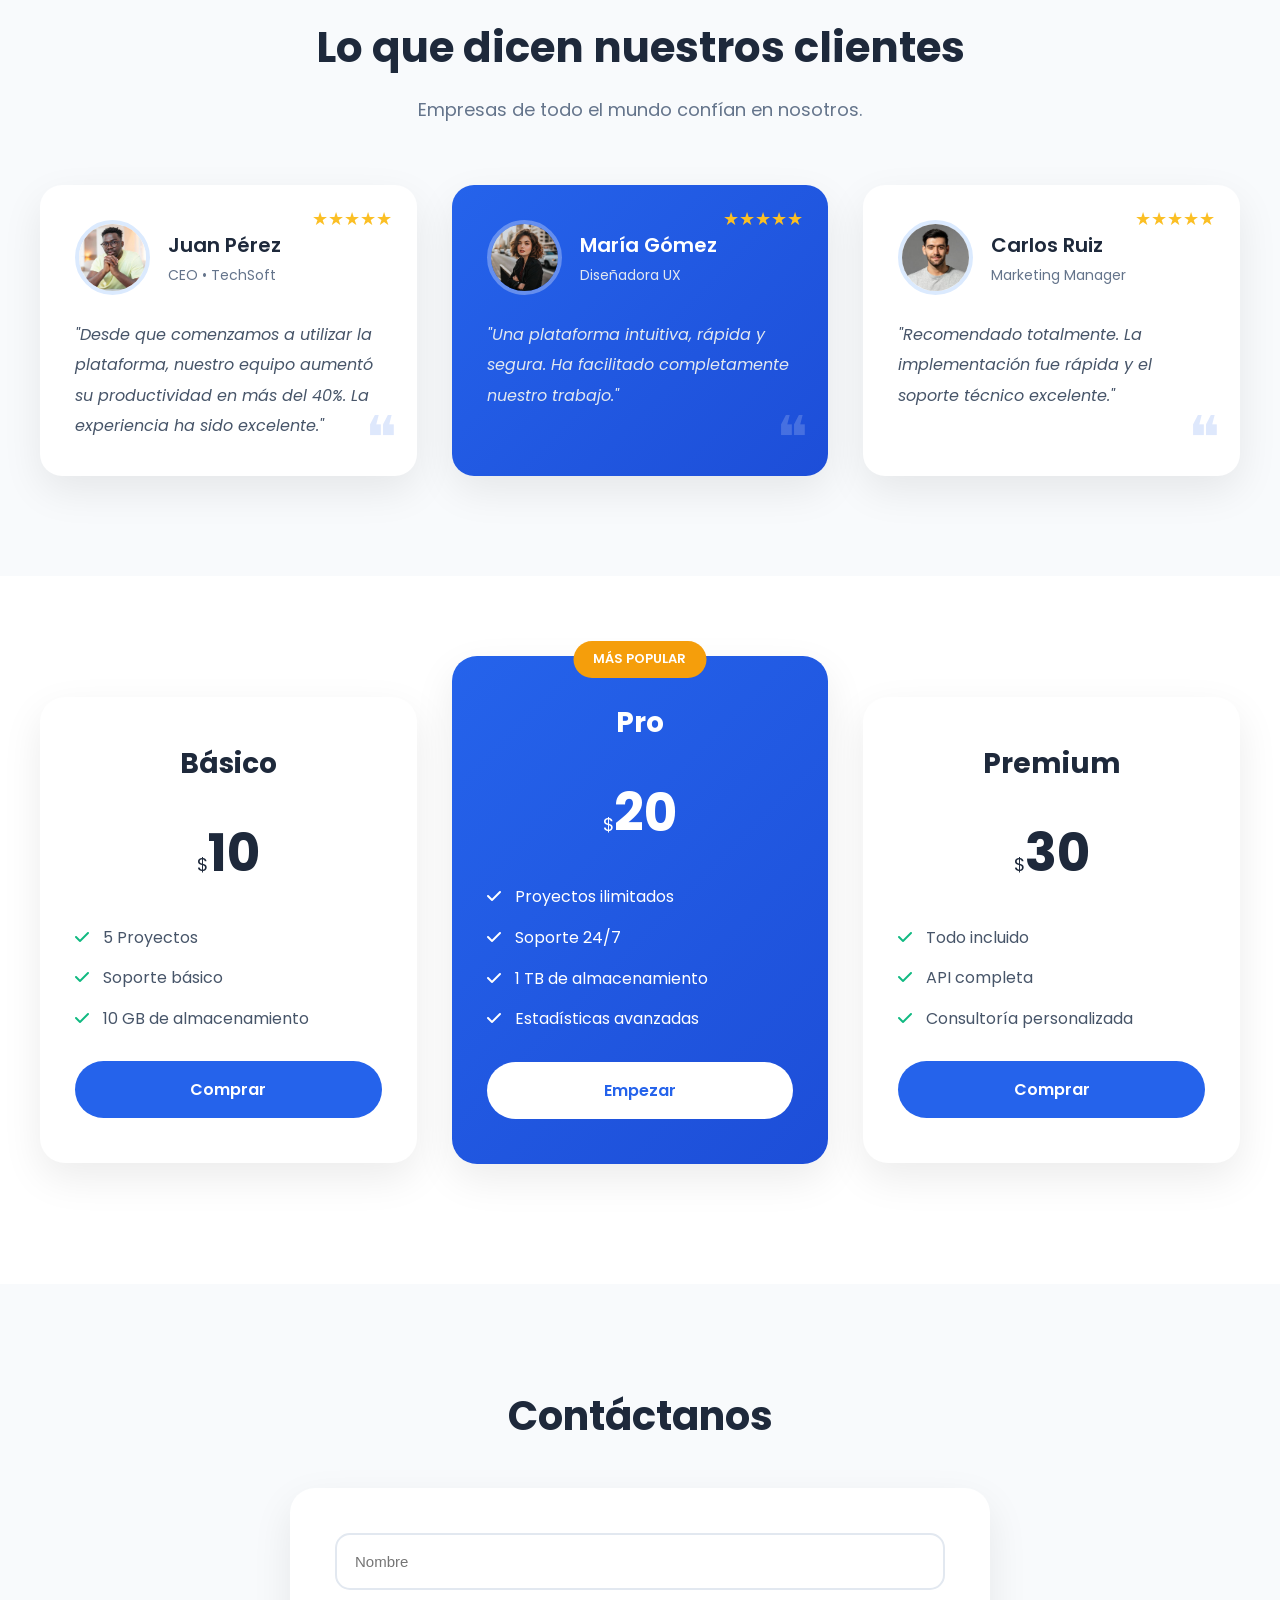
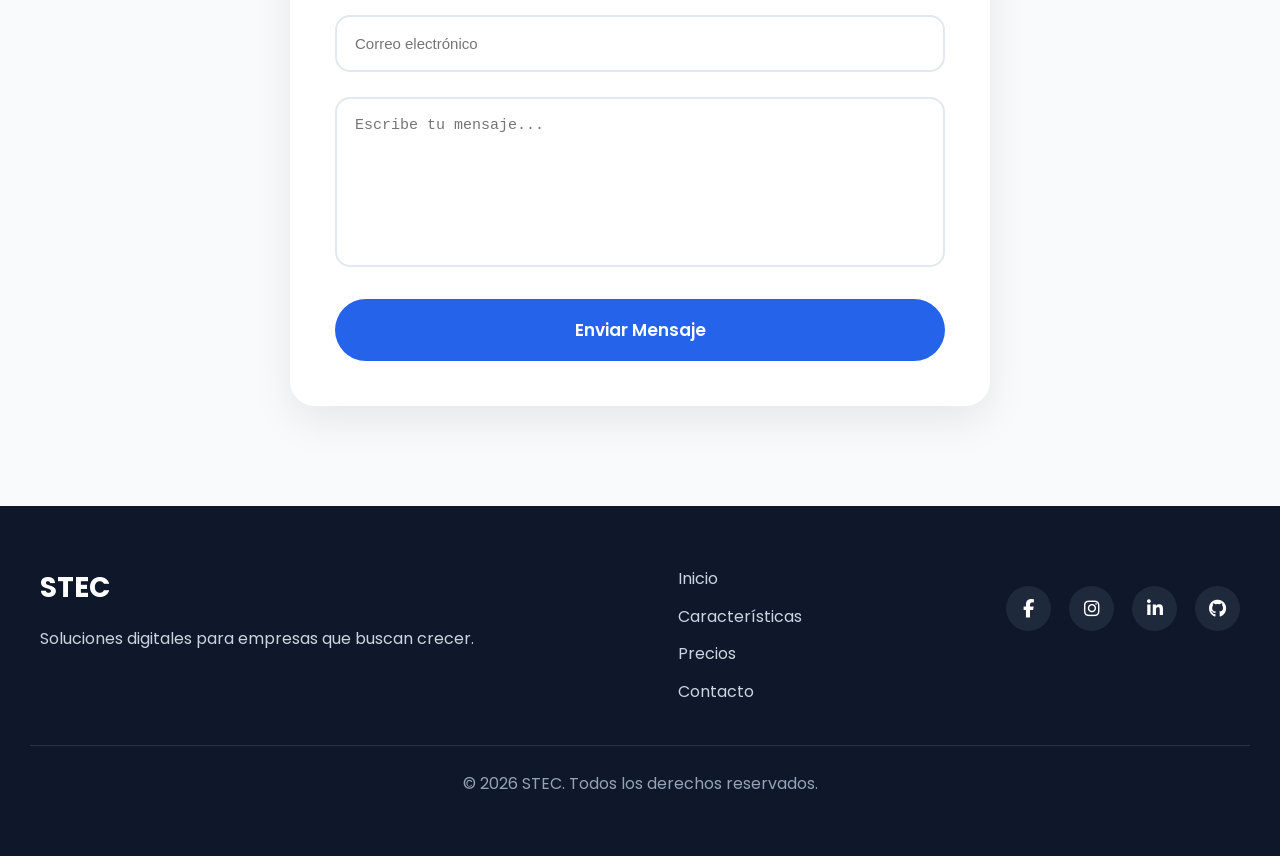
==== commit 2d641141: "update" ====
--- a/Desarrollo de aplicaciones web/Taller 1 - Conocimiento/Portafolio/index.html
+++ b/Desarrollo de aplicaciones web/Taller 1 - Conocimiento/Portafolio/index.html
@@ -1,149 +1,645 @@
 <!DOCTYPE html>
-<html lang="en">
+<html lang="es">
+
 <head>
-  <meta charset="UTF-8">
-  <meta name="viewport" content="width=device-width, initial-scale=1.0">
-  <title>Landing BEM</title>
-  <link rel="stylesheet" href="./css/style.css">
+    <meta charset="UTF-8">
+    <meta name="viewport" content="width=device-width, initial-scale=1.0">
+
+    <title> STECH</title>
+
+    <!-- Google Fonts -->
+    <link rel="preconnect" href="https://fonts.googleapis.com">
+    <link rel="preconnect" href="https://fonts.gstatic.com" crossorigin>
+
+    <link href="https://fonts.googleapis.com/css2?family=Poppins:wght@300;400;500;600;700&display=swap"
+        rel="stylesheet">
+
+    <!-- Font Awesome -->
+
+    <link rel="stylesheet"
+        href="https://cdnjs.cloudflare.com/ajax/libs/font-awesome/6.6.0/css/all.min.css">
+
+    <!-- CSS -->
+
+    <link rel="stylesheet" href="./css/style.css">
+
 </head>
+
 <body>
 
-<!-- HEADER -->
-<header class="header">
-  <div class="header__container">
-    <h1 class="header__logo"></h1>
-
-    <nav class="header__nav">
-      <ul class="header__menu">
-        <li class="header__item header__item--active">
-          <a href="#" class="header__link">Inicio</a>
-        </li>
-        <li class="header__item">
-          <a href="#" class="header__link">Características</a>
-        </li>
-        <li class="header__item">
-          <a href="#" class="header__link">Precios</a>
-        </li>
-        <li class="header__item">
-          <a href="#" class="header__link">Contacto</a>
-        </li>
-      </ul>
-    </nav>
-
-    <button class="header__cta">Empezar</button>
-  </div>
-</header>
-
-<!-- HERO -->
-<section class="hero">
-  <div class="hero__content">
-    <h2 class="hero__title">Transforma tu negocio</h2>
-    <p class="hero__subtitle">La mejor solución digital para crecer</p>
-    <button class="hero__button hero__button--primary">Comenzar ahora</button>
-  </div>
-</section>
-
-<!-- FEATURES -->
-<section class="features">
-  <div class="features__container">
-
-    <div class="features__card">
-      <h3 class="features__title">Rápido</h3>
-      <p class="features__description">Optimiza tus procesos</p>
-    </div>
-
-    <div class="features__card features__card--featured">
-      <h3 class="features__title">Seguro</h3>
-      <p class="features__description">Protección avanzada</p>
-    </div>
-
-    <div class="features__card">
-      <h3 class="features__title">Escalable</h3>
-      <p class="features__description">Crece sin límites</p>
-    </div>
-
-  </div>
-</section>
-
-<!-- TESTIMONIALS -->
-<section class="testimonials">
-  <div class="testimonials__container">
-
-    <div class="testimonials__card">
-      <p class="testimonials__text">"Excelente servicio"</p>
-      <span class="testimonials__name">Juan Pérez</span>
-    </div>
-
-    <div class="testimonials__card testimonials__card--highlight">
-      <p class="testimonials__text">"Muy recomendado"</p>
-      <span class="testimonials__name">María Gómez</span>
-    </div>
-
-  </div>
-</section>
-
-<!-- PRICING -->
-<section class="pricing">
-  <div class="pricing__container">
-
-    <div class="pricing__plan">
-      <h3 class="pricing__title">Básico</h3>
-      <p class="pricing__price">$10</p>
-      <button class="pricing__button">Comprar</button>
-    </div>
-
-    <div class="pricing__plan pricing__plan--featured">
-      <h3 class="pricing__title">Pro</h3>
-      <p class="pricing__price">$20</p>
-      <button class="pricing__button">Comprar</button>
-    </div>
-
-    <div class="pricing__plan">
-      <h3 class="pricing__title">Premium</h3>
-      <p class="pricing__price">$30</p>
-      <button class="pricing__button">Comprar</button>
-    </div>
-
-  </div>
-</section>
-
-<!-- CONTACT -->
-<section class="contact-form">
-  <h2 class="contact-form__title">Contáctanos</h2>
-
-  <form class="contact-form__form">
-
-    <div class="contact-form__field">
-      <input type="text" class="contact-form__input" placeholder="Nombre">
-    </div>
-
-    <div class="contact-form__field contact-form__field--error">
-      <input type="email" class="contact-form__input" placeholder="Email">
-      <span class="contact-form__error">Email inválido</span>
-    </div>
-
-    <div class="contact-form__field">
-      <textarea class="contact-form__textarea" placeholder="Mensaje"></textarea>
-    </div>
-
-    <button class="contact-form__submit">Enviar</button>
-
-  </form>
-</section>
-
-<!-- FOOTER -->
-<footer class="footer">
-  <div class="footer__container">
-
-    <p class="footer__text">© 2026 MiProducto</p>
-
-    <div class="footer__links">
-      <a href="#" class="footer__link">Privacidad</a>
-      <a href="#" class="footer__link">Términos</a>
-    </div>
-
-  </div>
-</footer>
+    <!-- ================= HEADER ================= -->
+
+    <header class="header">
+
+        <div class="header__container">
+            <div class="header__brand">
+                <img class="header__logo" src="img/circuito-cerebral (1).png" alt="Logo STEC" width="30" height="30">
+                <h1 class="header__title">STEC</h1>
+            </div>
+
+            <nav class="header__nav">
+
+                <ul class="header__menu">
+
+                    <li class="header__item header__item--active">
+                        <a href="#" class="header__link">
+                            Inicio
+                        </a>
+                    </li>
+
+                    <li class="header__item">
+                        <a href="#features" class="header__link">
+                            Características
+                        </a>
+                    </li>
+
+                    <li class="header__item">
+                        <a href="#pricing" class="header__link">
+                            Precios
+                        </a>
+                    </li>
+
+                    <li class="header__item">
+                        <a href="#contact" class="header__link">
+                            Contacto
+                        </a>
+                    </li>
+
+                </ul>
+
+            </nav>
+
+            <button class="header__cta">
+
+                Empezar
+
+            </button>
+
+        </div>
+
+    </header>
+
+    <!-- ================= HERO ================= -->
+
+    <section class="hero">
+
+        <div class="hero__content">
+
+            <span class="hero__badge">
+
+                 Plataforma líder para empresas
+
+            </span>
+
+            <h2 class="hero__title">
+
+                Impulsa tu negocio con soluciones digitales
+
+            </h2>
+
+            <p class="hero__subtitle">
+
+                Automatiza procesos, mejora la productividad y
+                lleva tu empresa al siguiente nivel con nuestra plataforma.
+
+            </p>
+
+            <div class="hero__buttons">
+
+                <button class="hero__button hero__button--primary">
+
+                    Comenzar
+
+                </button>
+
+                <button class="hero__button hero__button--secondary">
+
+                    Saber más
+
+                </button>
+
+            </div>
+
+        </div>
+
+    </section>
+
+    <!-- ================= FEATURES ================= -->
+
+    <section class="features" id="features">
+
+        <div class="features__container">
+
+            <article class="features__card">
+
+                <div class="features__icon">
+
+                    <i class="fa-solid fa-bolt"></i>
+
+                </div>
+
+                <h3 class="features__title">
+
+                    Rápido
+
+                </h3>
+
+                <p class="features__description">
+
+                    Optimiza tus procesos y obtén resultados en cuestión
+                    de segundos gracias a nuestras herramientas.
+
+                </p>
+
+            </article>
+
+            <article class="features__card features__card--featured">
+
+                <div class="features__icon">
+
+                    <i class="fa-solid fa-shield-halved"></i>
+
+                </div>
+
+                <h3 class="features__title">
+
+                    Seguro
+
+                </h3>
+
+                <p class="features__description">
+
+                    Protegemos toda tu información mediante
+                    protocolos de seguridad modernos.
+
+                </p>
+
+            </article>
+
+            <article class="features__card">
+
+                <div class="features__icon">
+
+                    <i class="fa-solid fa-chart-line"></i>
+
+                </div>
+
+                <h3 class="features__title">
+
+                    Escalable
+
+                </h3>
+
+                <p class="features__description">
+
+                    Crece sin límites con una plataforma preparada
+                    para adaptarse a cualquier empresa.
+
+                </p>
+
+            </article>
+
+        </div>
+
+    </section>
+
+    <!-- ================= TESTIMONIALS ================= -->
+
+    <section class="testimonials">
+
+        <h2 class="testimonials__title">
+
+            Lo que dicen nuestros clientes
+
+        </h2>
+
+        <p class="testimonials__subtitle">
+
+            Empresas de todo el mundo confían en nosotros.
+
+        </p>
+
+        <div class="testimonials__container">
+
+            <article class="testimonials__card">
+
+                <div class="testimonials__header">
+
+                    <img src="img/persona.jpg"
+                        alt="Juan Pérez"
+                        class="testimonials__avatar">
+
+                    <div>
+
+                        <h3 class="testimonials__name">
+                            Juan Pérez
+                        </h3>
+
+                        <p class="testimonials__job">
+                            CEO • TechSoft
+                        </p>
+
+                    </div>
+
+                </div>
+
+                <p class="testimonials__text">
+
+                    "Desde que comenzamos a utilizar la plataforma,
+                    nuestro equipo aumentó su productividad en más
+                    del 40%. La experiencia ha sido excelente."
+
+                </p>
+
+                <div class="testimonials__quote">
+
+                    ❝
+
+                </div>
+
+            </article>
+
+            <article class="testimonials__card testimonials__card--highlight">
+
+                <div class="testimonials__header">
+
+                    <img src="img/mujer.jpg"
+                        alt="María Gómez"
+                        class="testimonials__avatar">
+
+                    <div>
+
+                        <h3 class="testimonials__name">
+                            María Gómez
+                        </h3>
+
+                        <p class="testimonials__job">
+                            Diseñadora UX
+                        </p>
+
+                    </div>
+
+                </div>
+
+                <p class="testimonials__text">
+
+                    "Una plataforma intuitiva, rápida y segura.
+                    Ha facilitado completamente nuestro trabajo."
+
+                </p>
+
+                <div class="testimonials__quote">
+
+                    ❝
+
+                </div>
+
+            </article>
+
+            <article class="testimonials__card">
+
+                <div class="testimonials__header">
+
+                    <img src="img/hombre.jpg"
+                        alt="Carlos Ruiz"
+                        class="testimonials__avatar">
+
+                    <div>
+
+                        <h3 class="testimonials__name">
+                            Carlos Ruiz
+                        </h3>
+
+                        <p class="testimonials__job">
+                            Marketing Manager
+                        </p>
+
+                    </div>
+
+                </div>
+
+                <p class="testimonials__text">
+
+                    "Recomendado totalmente.
+                    La implementación fue rápida
+                    y el soporte técnico excelente."
+
+                </p>
+
+                <div class="testimonials__quote">
+
+                    ❝
+
+                </div>
+
+            </article>
+
+        </div>
+
+    </section>
+
+    <!-- ================= PRICING ================= -->
+
+    <section class="pricing" id="pricing">
+
+        <div class="pricing__container">
+
+            <article class="pricing__plan">
+
+                <h3 class="pricing__title">
+
+                    Básico
+
+                </h3>
+
+                <p class="pricing__price">
+
+                    <span>$</span>10
+
+                </p>
+
+                <ul class="pricing__list">
+
+                    <li class="pricing__item">
+
+                        <i class="fa-solid fa-check"></i>
+
+                        5 Proyectos
+
+                    </li>
+
+                    <li class="pricing__item">
+
+                        <i class="fa-solid fa-check"></i>
+
+                        Soporte básico
+
+                    </li>
+
+                    <li class="pricing__item">
+
+                        <i class="fa-solid fa-check"></i>
+
+                        10 GB de almacenamiento
+
+                    </li>
+
+                </ul>
+
+                <button class="pricing__button">
+
+                    Comprar
+
+                </button>
+
+            </article>
+
+            <article class="pricing__plan pricing__plan--featured">
+
+                <span class="pricing__badge">
+
+                    MÁS POPULAR
+
+                </span>
+
+                <h3 class="pricing__title">
+
+                    Pro
+
+                </h3>
+
+                <p class="pricing__price">
+
+                    <span>$</span>20
+
+                </p>
+
+                <ul class="pricing__list">
+
+                    <li class="pricing__item">
+
+                        <i class="fa-solid fa-check"></i>
+
+                        Proyectos ilimitados
+
+                    </li>
+
+                    <li class="pricing__item">
+
+                        <i class="fa-solid fa-check"></i>
+
+                        Soporte 24/7
+
+                    </li>
+
+                    <li class="pricing__item">
+
+                        <i class="fa-solid fa-check"></i>
+
+                        1 TB de almacenamiento
+
+                    </li>
+
+                    <li class="pricing__item">
+
+                        <i class="fa-solid fa-check"></i>
+
+                        Estadísticas avanzadas
+
+                    </li>
+
+                </ul>
+
+                <button class="pricing__button">
+
+                    Empezar
+
+                </button>
+
+            </article>
+
+            <article class="pricing__plan">
+
+                <h3 class="pricing__title">
+
+                    Premium
+
+                </h3>
+
+                <p class="pricing__price">
+
+                    <span>$</span>30
+
+                </p>
+
+                <ul class="pricing__list">
+
+                    <li class="pricing__item">
+
+                        <i class="fa-solid fa-check"></i>
+
+                        Todo incluido
+
+                    </li>
+
+                    <li class="pricing__item">
+
+                        <i class="fa-solid fa-check"></i>
+
+                        API completa
+
+                    </li>
+
+                    <li class="pricing__item">
+
+                        <i class="fa-solid fa-check"></i>
+
+                        Consultoría personalizada
+
+                    </li>
+
+                </ul>
+
+                <button class="pricing__button">
+
+                    Comprar
+
+                </button>
+
+            </article>
+
+        </div>
+
+    </section>
+
+    <!-- ================= CONTACT ================= -->
+
+    <section class="contact-form" id="contact">
+
+        <h2 class="contact-form__title">
+
+            Contáctanos
+
+        </h2>
+
+        <form class="contact-form__form">
+
+            <div class="contact-form__field">
+
+                <input
+                    type="text"
+                    class="contact-form__input"
+                    placeholder="Nombre"
+                    required>
+
+            </div>
+
+            <div class="contact-form__field">
+
+                <input
+                    type="email"
+                    class="contact-form__input"
+                    placeholder="Correo electrónico"
+                    required>
+
+            </div>
+
+            <div class="contact-form__field">
+
+                <textarea
+                    class="contact-form__textarea"
+                    placeholder="Escribe tu mensaje..."
+                    required></textarea>
+
+            </div>
+
+            <button class="contact-form__submit">
+
+                Enviar Mensaje
+
+            </button>
+
+        </form>
+
+    </section>
+
+    <!-- ================= FOOTER ================= -->
+
+    <footer class="footer">
+
+        <div class="footer__container">
+
+            <div>
+
+                <h2 class="footer__logo">
+
+                    STEC
+
+                </h2>
+
+                <p class="footer__text">
+
+                    Soluciones digitales para empresas
+                    que buscan crecer.
+
+                </p>
+
+            </div>
+
+            <div class="footer__links">
+
+                <a href="#" class="footer__link">Inicio</a>
+
+                <a href="#features" class="footer__link">Características</a>
+
+                <a href="#pricing" class="footer__link">Precios</a>
+
+                <a href="#contact" class="footer__link">Contacto</a>
+
+            </div>
+
+            <div>
+
+                <div class="footer__social">
+
+                    <a href="#" class="footer__icon">
+
+                        <i class="fab fa-facebook-f"></i>
+
+                    </a>
+
+                    <a href="#" class="footer__icon">
+
+                        <i class="fab fa-instagram"></i>
+
+                    </a>
+
+                    <a href="#" class="footer__icon">
+
+                        <i class="fab fa-linkedin-in"></i>
+
+                    </a>
+
+                    <a href="#" class="footer__icon">
+
+                        <i class="fab fa-github"></i>
+
+                    </a>
+
+                </div>
+
+            </div>
+
+        </div>
+
+        <p class="footer__copy">
+
+            © 2026 STEC. Todos los derechos reservados.
+
+        </p>
+
+    </footer>
 
 </body>
+
 </html>
--- a/Desarrollo de aplicaciones web/Taller 1 - Conocimiento/Portafolio/css/style.css
+++ b/Desarrollo de aplicaciones web/Taller 1 - Conocimiento/Portafolio/css/style.css
@@ -1,339 +1,1253 @@
-/* RESET */
-* {
-  margin: 0;
-  padding: 0;
-  box-sizing: border-box;
-}
+/* ==========================================
+   RESET
+========================================== */
+
 *{
-    transition: .3s ease;
-}
-
-body {
-  font-family: Arial, sans-serif;
-  line-height: 1.6;
-}
-
-/* ================= HEADER ================= */
+    margin:0;
+    padding:0;
+    box-sizing:border-box;
+    transition:.3s ease;
+}
+
+html{
+    scroll-behavior:smooth;
+}
+
+body{
+
+    font-family:"Poppins",sans-serif;
+    background:#f8fafc;
+    color:#1e293b;
+    line-height:1.6;
+
+}
+
+img{
+
+    max-width:100%;
+    display:block;
+
+}
+
+button{
+
+    font-family:inherit;
+
+}
+
+/* ==========================================
+   HEADER
+========================================== */
+
 .header{
-    background:#1b1b1b;
-    box-shadow:0 5px 20px rgba(0,0,0,.15);
+
     position:sticky;
     top:0;
-    z-index:100;
-}
-
-.header__container {
-  display: flex;
-  justify-content: space-between;
-  align-items: center;
-  padding: 15px 30px;
-}
-
-.header__logo {
-  font-size: 20px;
-  font-weight: bold;
-}
-
-.header__menu {
-  display: flex;
-  list-style: none;
-  gap: 20px;
+    z-index:1000;
+
+    background:rgba(15,23,42,.95);
+
+    backdrop-filter:blur(10px);
+
+    box-shadow:0 10px 30px rgba(0,0,0,.08);
+
+}
+.header__brand{
+
+    display:flex;
+
+    align-items:center;
+
+    gap:10px;
+
+}
+
+.header__logo{
+
+    width:30px;
+
+    height:30px;
+
+}
+
+.header__title{
+
+    color:white;
+
+    font-size:30px;
+
+    font-weight:700;
+
+    margin:0;
+
+}
+
+.header__container{
+
+    max-width:1200px;
+
+    margin:auto;
+
+    display:flex;
+
+    justify-content:space-between;
+
+    align-items:center;
+
+    padding:18px 40px;
+
+}
+
+.header__logo{
+
+    color:white;
+
+    font-size:30px;
+
+    font-weight:700;
+
+    letter-spacing:1px;
+    padding-left: 5px;
+}
+
+.header__menu{
+
+    list-style:none;
+
+    display:flex;
+
+    gap:35px;
+
+}
+
+.header__item{
+
+    position:relative;
+
 }
 
 .header__link{
-    color:white;
+
+    color:white;
+
     text-decoration:none;
+
+    font-weight:500;
+
     position:relative;
-    padding:5px 0;
+
+    padding-bottom:8px;
+
 }
 
 .header__link::after{
+
     content:"";
+
     position:absolute;
+
     left:0;
-    bottom:-5px;
+
+    bottom:0;
+
     width:0;
+
     height:2px;
-    background:#00bcd4;
-    transition:.3s;
+
+    background:#38bdf8;
+
+    transition:.35s;
+
+}
+
+.header__link:hover{
+
+    color:#38bdf8;
+
 }
 
 .header__link:hover::after{
+
     width:100%;
-}
-
-.header__link:hover {
-  color: #00bcd4;
-}
-
-.header__item--active .header__link {
-  color: #00bcd4;
-}
-
-.header__cta {
-  background: #00bcd4;
-  border: none;
-  padding: 10px 15px;
-  color: white;
-  cursor: pointer;
-}
-
-.header__cta:hover {
-  background: #0097a7;
-}
-
-/* ================= HERO ================= */
+
+}
+
+.header__item--active .header__link{
+
+    color:#38bdf8;
+
+}
+
+.header__item--active .header__link::after{
+
+    width:100%;
+
+}
+
+.header__cta{
+
+    border:none;
+
+    background:#2563eb;
+
+    color:white;
+
+    padding:12px 28px;
+
+    border-radius:50px;
+
+    font-size:15px;
+
+    font-weight:600;
+
+    cursor:pointer;
+
+    box-shadow:0 8px 20px rgba(37,99,235,.3);
+
+}
+
+.header__cta:hover{
+
+    background:#1d4ed8;
+
+    transform:translateY(-3px);
+
+    box-shadow:0 18px 35px rgba(37,99,235,.35);
+
+}
+
+/* ==========================================
+   HERO
+========================================== */
+
 .hero{
-    position: relative;
-    min-height: 100vh;
-    display: flex;
-    justify-content: center;
-    align-items: center;
-    text-align: center;
-    overflow: hidden;
-
-    /* GIF de fondo */
-    background-image: url("../img/dark-coding.1920x1080.gif");
-    background-size: cover;
-    background-position: center;
-    background-repeat: no-repeat;
-}
-
-.hero__title {
-  font-size: 40px;
-  margin-bottom: 10px;
-}
-
-.hero__subtitle {
-  margin-bottom: 20px;
+
+    position:relative;
+
+    min-height:100vh;
+
+    display:flex;
+
+    justify-content:center;
+
+    align-items:center;
+
+    text-align:center;
+
+    overflow:hidden;
+
+    background:url("../img/dark-coding.1920x1080.gif");
+
+    background-size:cover;
+
+    background-position:center;
+
+}
+
+.hero::before{
+
+    content:"";
+
+    position:absolute;
+
+    inset:0;
+
+    background:rgba(15,23,42,.72);
+
+}
+
+.hero__content{
+
+    position:relative;
+
+    z-index:2;
+
+    max-width:900px;
+
+    padding:20px;
+
+}
+
+.hero__title{
+
+    color:white;
+
+    font-size:68px;
+
+    line-height:1.1;
+
+    margin-bottom:20px;
+
+    font-weight:700;
+
+}
+
+.hero__subtitle{
+
+    color:#e2e8f0;
+
+    font-size:22px;
+
+    margin-bottom:40px;
+
 }
 
 .hero__button{
-    border-radius:40px;
-    padding:15px 35px;
-    font-weight:bold;
-}
-
-.hero__button:hover{
+
+    border:none;
+
+    cursor:pointer;
+
+    border-radius:50px;
+
+    padding:18px 45px;
+
+    font-size:17px;
+
+    font-weight:600;
+
+}
+
+.hero__button--primary{
+
+    background:#2563eb;
+
+    color:white;
+
+    box-shadow:0 15px 35px rgba(37,99,235,.35);
+
+}
+
+.hero__button--primary:hover{
+
+    background:#1d4ed8;
+
+    transform:translateY(-6px);
+
+    box-shadow:0 25px 45px rgba(37,99,235,.45);
+
+}
+
+.hero__button--secondary{
+
+    background:white;
+
+    color:#2563eb;
+
+}
+
+.hero__button--secondary:hover{
+
+    transform:translateY(-6px);
+
+}
+
+.hero__buttons{
+
+    display:flex;
+
+    justify-content:center;
+
+    gap:20px;
+
+    flex-wrap:wrap;
+
+}
+
+.hero__badge{
+
+    display:inline-block;
+
+    margin-bottom:25px;
+
+    color:#38bdf8;
+
+    background:rgba(255,255,255,.08);
+
+    padding:10px 20px;
+
+    border-radius:30px;
+
+    font-size:14px;
+
+    backdrop-filter:blur(10px);
+
+}
+
+/* ==========================================
+   FEATURES
+========================================== */
+
+.features{
+
+    padding:100px 30px;
+
+    background:white;
+
+}
+
+.features__container{
+
+    max-width:1200px;
+
+    margin:auto;
+
+    display:grid;
+
+    grid-template-columns:repeat(auto-fit,minmax(280px,1fr));
+
+    gap:35px;
+
+}
+
+.features__card{
+
+    background:#ffffff;
+
+    border-radius:22px;
+
+    padding:40px 30px;
+
+    text-align:center;
+
+    box-shadow:0 15px 40px rgba(0,0,0,.08);
+
+    cursor:pointer;
+
+    overflow:hidden;
+
+    position:relative;
+
+}
+
+.features__card::before{
+
+    content:"";
+
+    position:absolute;
+
+    top:0;
+
+    left:0;
+
+    width:100%;
+
+    height:5px;
+
+    background:#2563eb;
+
+    transform:scaleX(0);
+
+    transform-origin:left;
+
+    transition:.35s;
+
+}
+
+.features__card:hover::before{
+
+    transform:scaleX(1);
+
+}
+
+.features__card:hover{
+
+    transform:translateY(-12px);
+
+    box-shadow:0 25px 50px rgba(0,0,0,.15);
+
+}
+
+.features__card--featured{
+
+    background:linear-gradient(135deg,#2563eb,#1d4ed8);
+
+    color:white;
+
+    transform:scale(1.04);
+
+}
+
+.features__card--featured .features__description{
+
+    color:#e2e8f0;
+
+}
+
+.features__icon{
+
+    width:85px;
+
+    height:85px;
+
+    margin:auto;
+
+    margin-bottom:25px;
+
+    border-radius:50%;
+
+    display:flex;
+
+    justify-content:center;
+
+    align-items:center;
+
+    background:#eff6ff;
+
+    color:#2563eb;
+
+    font-size:34px;
+
+}
+
+.features__card:hover .features__icon{
+
+    transform:rotate(12deg) scale(1.12);
+
+}
+
+.features__card--featured .features__icon{
+
+    background:rgba(255,255,255,.15);
+
+    color:white;
+
+}
+
+.features__title{
+
+    font-size:24px;
+
+    margin-bottom:15px;
+
+    font-weight:600;
+
+}
+
+.features__description{
+
+    color:#64748b;
+
+    line-height:1.8;
+
+}
+
+/* ==========================================
+   TESTIMONIALS
+========================================== */
+
+.testimonials{
+
+    padding:100px 30px;
+
+    background:#f8fafc;
+
+}
+
+.testimonials__title{
+
+    text-align:center;
+
+    font-size:42px;
+
+    margin-bottom:15px;
+
+    color:#1e293b;
+
+}
+
+.testimonials__subtitle{
+
+    text-align:center;
+
+    color:#64748b;
+
+    margin-bottom:60px;
+
+    font-size:18px;
+
+}
+
+.testimonials__container{
+
+    max-width:1200px;
+
+    margin:auto;
+
+    display:grid;
+
+    grid-template-columns:repeat(auto-fit,minmax(320px,1fr));
+
+    gap:35px;
+
+}
+
+.testimonials__card{
+
+    background:white;
+
+    border-radius:22px;
+
+    padding:35px;
+
+    box-shadow:0 15px 40px rgba(0,0,0,.08);
+
+    position:relative;
+
+    overflow:hidden;
+
+}
+
+.testimonials__card::before{
+
+    content:"★★★★★";
+
+    position:absolute;
+
+    top:20px;
+
+    right:25px;
+
+    color:#fbbf24;
+
+    font-size:18px;
+
+}
+
+.testimonials__card:hover{
+
+    transform:translateY(-12px);
+
+    box-shadow:0 25px 50px rgba(0,0,0,.15);
+
+}
+
+.testimonials__card--highlight{
+
+    background:linear-gradient(135deg,#2563eb,#1d4ed8);
+
+    color:white;
+
+}
+
+.testimonials__card--highlight .testimonials__job,
+
+.testimonials__card--highlight .testimonials__text{
+
+    color:#e2e8f0;
+
+}
+
+.testimonials__header{
+
+    display:flex;
+
+    align-items:center;
+
+    gap:18px;
+
+    margin-bottom:25px;
+
+}
+
+.testimonials__avatar{
+
+    width:75px;
+
+    height:75px;
+
+    border-radius:50%;
+
+    object-fit:cover;
+
+    border:4px solid #dbeafe;
+
+}
+
+.testimonials__card--highlight .testimonials__avatar{
+
+    border-color:rgba(255,255,255,.3);
+
+}
+
+.testimonials__name{
+
+    font-size:20px;
+
+    font-weight:600;
+
+}
+
+.testimonials__job{
+
+    color:#64748b;
+
+    font-size:14px;
+
+    margin-top:3px;
+
+}
+
+.testimonials__text{
+
+    margin-top:15px;
+
+    color:#475569;
+
+    line-height:1.9;
+
+    font-size:16px;
+
+    font-style:italic;
+
+}
+
+.testimonials__quote{
+
+    font-size:60px;
+
+    color:#2563eb;
+
+    opacity:.15;
+
+    position:absolute;
+
+    right:20px;
+
+    bottom:-10px;
+
+}
+
+.testimonials__card--highlight .testimonials__quote{
+
+    color:white;
+
+    opacity:.18;
+
+}
+
+/* ==========================================
+   PRICING
+========================================== */
+
+.pricing{
+
+    padding:100px 30px;
+
+    background:white;
+
+}
+
+.pricing__container{
+
+    max-width:1200px;
+
+    margin:auto;
+
+    display:grid;
+
+    grid-template-columns:repeat(auto-fit,minmax(280px,1fr));
+
+    gap:35px;
+
+    align-items:center;
+
+}
+
+.pricing__plan{
+
+    background:#fff;
+
+    border-radius:25px;
+
+    padding:45px 35px;
+
+    text-align:center;
+
+    box-shadow:0 15px 40px rgba(0,0,0,.08);
+
+    position:relative;
+
+}
+
+.pricing__plan:hover{
+
+    transform:translateY(-12px);
+
+    box-shadow:0 25px 60px rgba(0,0,0,.15);
+
+}
+
+.pricing__plan--featured{
+
+    background:linear-gradient(135deg,#2563eb,#1d4ed8);
+
+    color:white;
+
+    transform:translateY(-20px);
+
+}
+
+.pricing__plan--featured:hover{
+
+    transform:translateY(-30px);
+
+}
+
+.pricing__badge{
+
+    position:absolute;
+
+    top:-15px;
+
+    left:50%;
+
+    transform:translateX(-50%);
+
+    background:#f59e0b;
+
+    color:white;
+
+    padding:8px 20px;
+
+    border-radius:25px;
+
+    font-size:13px;
+
+    font-weight:600;
+
+}
+
+.pricing__title{
+
+    font-size:28px;
+
+    margin-bottom:15px;
+
+}
+
+.pricing__price{
+
+    font-size:52px;
+
+    font-weight:700;
+
+    margin:25px 0;
+
+}
+
+.pricing__price span{
+
+    font-size:18px;
+
+    font-weight:400;
+
+}
+
+.pricing__list{
+
+    list-style:none;
+
+    margin:30px 0;
+
+    text-align:left;
+
+}
+
+.pricing__item{
+
+    margin-bottom:15px;
+
+    color:#475569;
+
+}
+
+.pricing__plan--featured .pricing__item{
+
+    color:white;
+
+}
+
+.pricing__item i{
+
+    color:#10b981;
+
+    margin-right:10px;
+
+}
+
+.pricing__plan--featured .pricing__item i{
+
+    color:#fff;
+
+}
+
+.pricing__button{
+
+    width:100%;
+
+    border:none;
+
+    border-radius:50px;
+
+    padding:16px;
+
+    background:#2563eb;
+
+    color:white;
+
+    font-size:16px;
+
+    font-weight:600;
+
+    cursor:pointer;
+
+}
+
+.pricing__button:hover{
+
+    background:#1d4ed8;
+
+    transform:scale(1.04);
+
+}
+
+.pricing__plan--featured .pricing__button{
+
+    background:white;
+
+    color:#2563eb;
+
+}
+
+/* ==========================================
+   CONTACT
+========================================== */
+
+.contact-form{
+
+    padding:100px 30px;
+
+    background:#f8fafc;
+
+}
+
+.contact-form__title{
+
+    text-align:center;
+
+    font-size:40px;
+
+    margin-bottom:40px;
+
+}
+
+.contact-form__form{
+
+    max-width:700px;
+
+    margin:auto;
+
+    background:white;
+
+    padding:45px;
+
+    border-radius:25px;
+
+    box-shadow:0 15px 40px rgba(0,0,0,.08);
+
+}
+
+.contact-form__field{
+
+    margin-bottom:25px;
+
+}
+
+.contact-form__input,
+
+.contact-form__textarea{
+
+    width:100%;
+
+    padding:18px;
+
+    border:2px solid #e2e8f0;
+
+    border-radius:15px;
+
+    outline:none;
+
+    font-size:15px;
+
+}
+
+.contact-form__textarea{
+
+    resize:none;
+
+    min-height:170px;
+
+}
+
+.contact-form__input:focus,
+
+.contact-form__textarea:focus{
+
+    border-color:#2563eb;
+
+    box-shadow:0 0 15px rgba(37,99,235,.2);
+
+}
+
+.contact-form__submit{
+
+    width:100%;
+
+    border:none;
+
+    padding:18px;
+
+    border-radius:50px;
+
+    background:#2563eb;
+
+    color:white;
+
+    font-size:17px;
+
+    cursor:pointer;
+
+    font-weight:600;
+
+}
+
+.contact-form__submit:hover{
+
+    background:#1d4ed8;
+
+    transform:translateY(-4px);
+
+}
+
+/* ==========================================
+   FOOTER
+========================================== */
+
+.footer{
+
+    background:#0f172a;
+
+    color:white;
+
+    padding:60px 30px;
+
+}
+
+.footer__container{
+
+    max-width:1200px;
+
+    margin:auto;
+
+    display:flex;
+
+    justify-content:space-between;
+
+    flex-wrap:wrap;
+
+    gap:40px;
+
+}
+
+.footer__logo{
+
+    font-size:28px;
+
+    font-weight:700;
+
+    margin-bottom:15px;
+
+}
+
+.footer__text{
+
+    color:#cbd5e1;
+
+}
+
+.footer__links{
+
+    display:flex;
+
+    flex-direction:column;
+
+    gap:12px;
+
+}
+
+.footer__link{
+
+    color:#cbd5e1;
+
+    text-decoration:none;
+
+}
+
+.footer__link:hover{
+
+    color:#38bdf8;
+
+    padding-left:8px;
+
+}
+
+.footer__social{
+
+    display:flex;
+
+    gap:18px;
+
+    margin-top:20px;
+
+}
+
+.footer__icon{
+
+    width:45px;
+
+    height:45px;
+
+    border-radius:50%;
+
+    background:#1e293b;
+
+    display:flex;
+
+    justify-content:center;
+
+    align-items:center;
+
+    color:white;
+
+    text-decoration:none;
+
+    font-size:18px;
+
+}
+
+.footer__icon:hover{
+
+    background:#2563eb;
+
     transform:translateY(-5px);
-    box-shadow:0 15px 30px rgba(0,0,0,.25);
-}
-
-.hero__button--primary {
-  background: white;
-  color: #007bff;
-}
-
-.hero__button--primary:hover {
-  background: #eee;
-}
-
-.hero__media{
- height 100;
-}
-
-/* ================= FEATURES ================= */
-.features {
-  padding: 50px 20px;
-}
-
-.features__container {
-  display: flex;
-  gap: 20px;
-  justify-content: center;
-  flex-wrap: wrap;
-}
-
-.features__card{
-
-    background:white;
-
-    border-radius:18px;
-
-    padding:30px;
-
-    box-shadow:0 8px 25px rgba(0,0,0,.08);
-
-}
-.features__card:hover{
-
-    transform:translateY(-10px);
-
-    box-shadow:0 18px 40px rgba(0,0,0,.15);
-
-}
-
-.features__card--featured{
-
-    background:#00bcd4;
-
-    color:white;
-
-}
-
-.features__card--featured .features__description{
-
-    color:white;
-
-}
-
-.features__title {
-  margin-bottom: 10px;
-}
-
-.features__description {
-  color: #555;
-}
-
-/* ================= TESTIMONIALS ================= */
-.testimonials {
-  background: #f5f5f5;
-  padding: 50px 20px;
-}
-
-.testimonials__container {
-  display: flex;
-  gap: 20px;
-  justify-content: center;
-}
-
-.testimonials__card {
-  background: white;
-  padding: 20px;
-  width: 250px;
-  border-radius:20px;
-  box-shadow:0 10px 30px rgba(0,0,0,.08);
-}
-
-.testimonials__card--highlight {
-  border: 2px solid #00bcd4;
-}
-
-.testimonials__text {
-  margin-bottom: 10px;
-}
-
-.testimonials__name {
-  font-weight: bold;
-}
-
-/* ================= PRICING ================= */
-.pricing {
-  padding: 50px 20px;
-}
-
-.pricing__container {
-  display: flex;
-  gap: 20px;
-  justify-content: center;
-}
-
-.pricing__plan {
-  border: 1px solid #ddd;
-  padding: 20px;
-  text-align: center;
-  width: 200px;
-}
-
-.pricing__plan--featured {
-  border: 2px solid #007bff;
-  transform: scale(1.05);
-}
-
-.pricing__price {
-  font-size: 24px;
-  margin: 10px 0;
-}
-
-.pricing__button {
-  padding: 10px;
-  border: none;
-  background: #007bff;
-  color: white;
-  cursor: pointer;
-}
-
-.pricing__button:hover {
-  background: #0056b3;
-}
-
-/* ================= CONTACT ================= */
-.contact-form {
-  padding: 50px 20px;
-  text-align: center;
-}
-
-.contact-form__form {
-  max-width: 400px;
-  margin: auto;
-}
-
-.contact-form__field {
-  margin-bottom: 15px;
-}
-
-.contact-form__input,
-.contact-form__textarea {
-  width: 100%;
-  padding: 10px;
-  border: 1px solid #ccc;
-}
-
-.contact-form__field--error .contact-form__input {
-  border-color: red;
-}
-
-.contact-form__error {
-  color: red;
-  font-size: 12px;
-}
-
-.contact-form__submit {
-  padding: 10px 20px;
-  background: #00bcd4;
-  border: none;
-  color: white;
-  cursor: pointer;
-}
-
-.contact-form__submit:hover {
-  background: #0097a7;
-}
-
-/* ================= FOOTER ================= */
-.footer {
-  background: #111;
-  color: white;
-  text-align: center;
-  padding: 20px;
-}
-
-.footer__links {
-  margin-top: 10px;
-}
-
-.footer__link {
-  color: #00bcd4;
-  margin: 0 10px;
-  text-decoration: none;
-}
-
-/* ================= RESPONSIVE ================= */
-@media (max-width: 768px) {
-
-  .header__container {
-    flex-direction: column;
-    gap: 10px;
-  }
-
-  .features__container,
-  .testimonials__container,
-  .pricing__container {
-    flex-direction: column;
-    align-items: center;
-  }
-
-  .hero__title {
-    font-size: 28px;
-  }
-}
+
+}
+
+.footer__copy{
+
+    margin-top:40px;
+
+    text-align:center;
+
+    color:#94a3b8;
+
+    border-top:1px solid rgba(255,255,255,.1);
+
+    padding-top:25px;
+
+}
+
+/* ==========================================
+   RESPONSIVE
+========================================== */
+
+@media(max-width:992px){
+
+.header__container{
+
+flex-direction:column;
+
+gap:20px;
+
+}
+
+.hero__title{
+
+font-size:48px;
+
+}
+
+.hero__subtitle{
+
+font-size:18px;
+
+}
+
+}
+
+@media(max-width:768px){
+
+.header__menu{
+
+flex-wrap:wrap;
+
+justify-content:center;
+
+}
+
+.hero{
+
+padding:120px 20px;
+
+}
+
+.hero__title{
+
+font-size:36px;
+
+}
+
+.hero__buttons{
+
+flex-direction:column;
+
+}
+
+.features__container,
+
+.testimonials__container,
+
+.pricing__container{
+
+grid-template-columns:1fr;
+
+}
+
+.pricing__plan--featured{
+
+transform:none;
+
+}
+
+.contact-form__form{
+
+padding:30px;
+
+}
+
+.footer__container{
+
+flex-direction:column;
+
+text-align:center;
+
+}
+
+.footer__social{
+
+justify-content:center;
+
+}
+
+}
